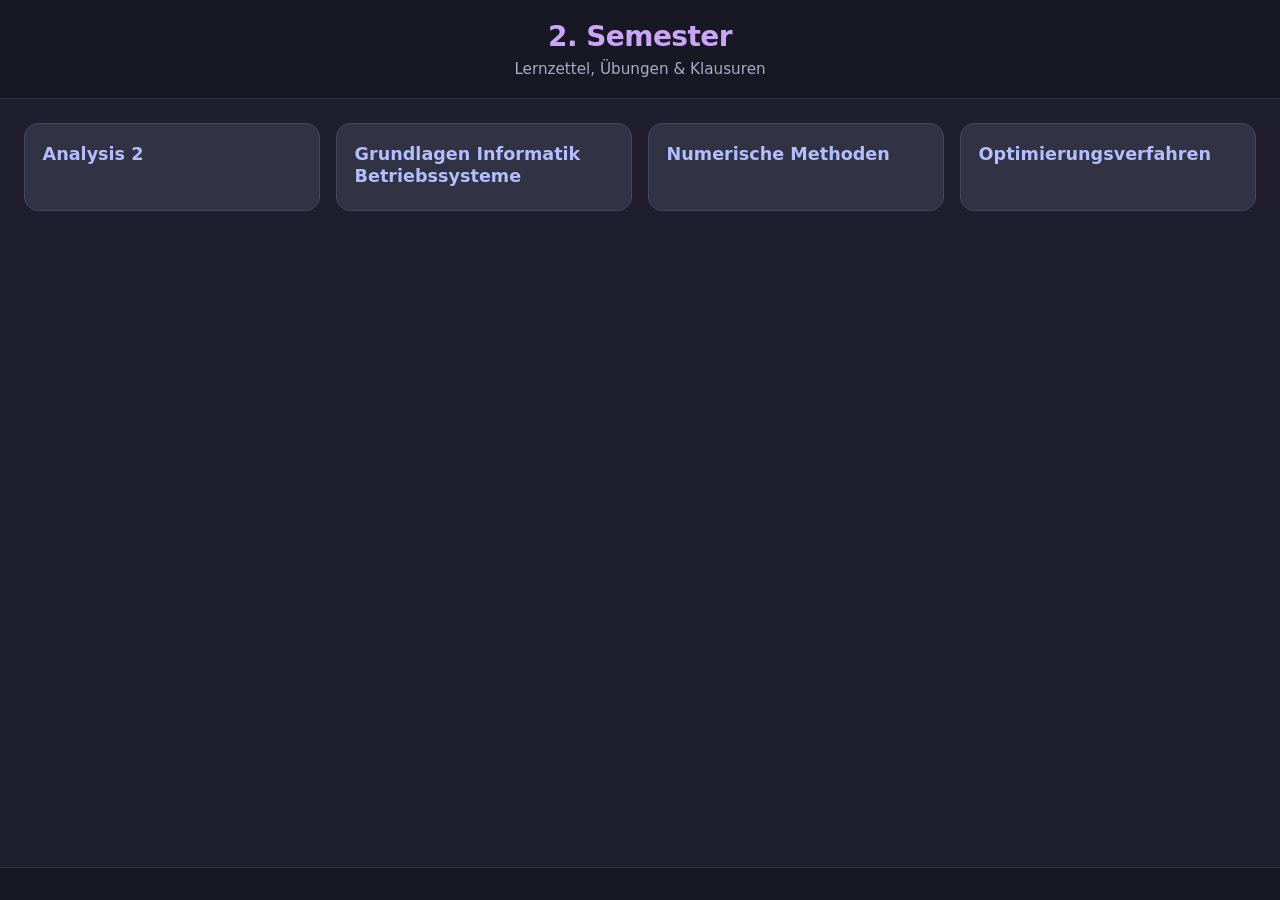
==== index.html @ b65edbad "1" ====
<!DOCTYPE html>
<html lang="de">
<head>
    <meta charset="UTF-8">
    <meta name="viewport" content="width=device-width, initial-scale=1.0">
    <title>2. Semester</title>
    <link rel="stylesheet" href="./assets/style.css?v=7">
</head>
<body>
    <header class="site-header">
        <h1>2. Semester</h1>
        <p class="subtitle">Lernzettel, Übungen & Klausuren</p>
    </header>
    <main>
        <div id="status" class="status">Lade Kurse…</div>
        <section id="courses" class="grid"></section>
    </main>
    <footer class="site-footer">
        <span id="repo-info"></span>
    </footer>
    <script src="./assets/app.js?v=7"></script>
    <script>renderIndex();</script>
</body>
</html>
---- assets/style.css ----
/* Catppuccin Mocha */
:root {
    --base: #1e1e2e;
    --mantle: #181825;
    --crust: #11111b;
    --text: #cdd6f4;
    --subtext1: #bac2de;
    --subtext0: #a6adc8;
    --overlay0: #6c7086;
    --surface0: #313244;
    --surface1: #45475a;
    --surface2: #585b70;
    --mauve: #cba6f7;
    --pink: #f5c2e7;
    --blue: #89b4fa;
    --lavender: #b4befe;
    --green: #a6e3a1;
    --yellow: #f9e2af;
    --red: #f38ba8;
    --sapphire: #74c7ec;

    --header-h: 4.5rem;
}

* { box-sizing: border-box; }

html, body {
    margin: 0;
    padding: 0;
    background: var(--base);
    color: var(--text);
    font-family: -apple-system, BlinkMacSystemFont, "Segoe UI", "Inter", system-ui, sans-serif;
    min-height: 100vh;
    min-height: 100dvh;
    -webkit-text-size-adjust: 100%;
    -webkit-tap-highlight-color: transparent;
}

body {
    display: flex;
    flex-direction: column;
}

main {
    flex: 1;
    width: 100%;
    max-width: 1400px;
    margin: 0 auto;
    padding: 1.5rem;
}

/* ---------- Header ---------- */
.site-header {
    background: var(--mantle);
    border-bottom: 1px solid var(--surface0);
    padding: 1.25rem 1.5rem;
    text-align: center;
    position: sticky;
    top: 0;
    z-index: 10;
    backdrop-filter: blur(8px);
}

.site-header h1 {
    margin: 0;
    font-size: 1.75rem;
    font-weight: 700;
    color: var(--mauve);
    letter-spacing: -0.02em;
    line-height: 1.2;
}

.subtitle {
    margin: 0.4rem 0 0;
    color: var(--subtext0);
    font-size: 0.95rem;
}

.back-link {
    position: absolute;
    left: 0.75rem;
    top: 50%;
    transform: translateY(-50%);
    color: var(--lavender);
    text-decoration: none;
    font-weight: 500;
    padding: 0.6rem 0.85rem;
    border-radius: 10px;
    transition: background 0.15s ease;
    font-size: 0.95rem;
    line-height: 1;
}
.back-link:hover, .back-link:active { background: var(--surface0); }

.site-footer {
    text-align: center;
    padding: 1rem;
    color: var(--overlay0);
    font-size: 0.8rem;
    border-top: 1px solid var(--surface0);
    background: var(--mantle);
    padding-bottom: calc(1rem + env(safe-area-inset-bottom));
}

.status {
    color: var(--subtext0);
    font-style: italic;
    padding: 1rem 0;
}
.status.error {
    color: var(--red);
    font-style: normal;
}

/* ---------- Index grid ---------- */
.grid {
    display: grid;
    grid-template-columns: repeat(auto-fill, minmax(240px, 1fr));
    gap: 1rem;
}

.card {
    background: var(--surface0);
    color: var(--text);
    text-decoration: none;
    border-radius: 14px;
    padding: 1.25rem 1.1rem;
    border: 1px solid var(--surface1);
    transition: transform 0.15s ease, border-color 0.15s ease, background 0.15s ease;
    display: flex;
    flex-direction: column;
    gap: 0.4rem;
    cursor: pointer;
    min-height: 88px;
}
.card:hover {
    transform: translateY(-3px);
    border-color: var(--mauve);
    background: var(--surface1);
}
.card:active {
    transform: scale(0.98);
    background: var(--surface1);
}
.card-title {
    font-size: 1.1rem;
    font-weight: 600;
    color: var(--lavender);
    line-height: 1.25;
}
.card-meta {
    font-size: 0.82rem;
    color: var(--subtext0);
    word-break: break-word;
}

/* ---------- Tabs ---------- */
.tabs {
    display: flex;
    flex-wrap: nowrap;
    gap: 0.5rem;
    margin-bottom: 1rem;
    border-bottom: 1px solid var(--surface0);
    padding: 0 0 0.75rem;
    overflow-x: auto;
    scrollbar-width: none;
    -webkit-overflow-scrolling: touch;
    scroll-snap-type: x proximity;
}
.tabs::-webkit-scrollbar { display: none; }

.tab {
    background: var(--surface0);
    color: var(--text);
    border: 1px solid var(--surface1);
    padding: 0.6rem 1rem;
    border-radius: 10px;
    cursor: pointer;
    font-size: 0.95rem;
    font-family: inherit;
    transition: all 0.15s ease;
    flex: 0 0 auto;
    white-space: nowrap;
    min-height: 42px;
    scroll-snap-align: start;
}
.tab:hover { background: var(--surface1); }
.tab:active { transform: scale(0.97); }
.tab.active {
    background: var(--mauve);
    color: var(--crust);
    border-color: var(--mauve);
    font-weight: 600;
}

/* ---------- Course-Layout: Sidebar + Viewer ---------- */
.course-body {
    display: grid;
    grid-template-columns: 180px minmax(0, 1fr);
    gap: 1rem;
    align-items: start;
}

.sidebar {
    display: flex;
    flex-direction: column;
    gap: 0.5rem;
    background: var(--mantle);
    border: 1px solid var(--surface0);
    border-radius: 12px;
    padding: 0.6rem;
    position: sticky;
    top: calc(var(--header-h) + 0.5rem);
    max-height: calc(100dvh - var(--header-h) - 1rem);
    overflow: hidden;
}

.sidebar-pills {
    display: flex;
    flex-direction: column;
    gap: 0.35rem;
    overflow-y: auto;
    flex: 1 1 auto;
    min-height: 0;
    padding-right: 2px;
}
.sidebar-pills::-webkit-scrollbar { width: 6px; }
.sidebar-pills::-webkit-scrollbar-thumb { background: var(--surface1); border-radius: 3px; }

.sidebar-actions {
    display: flex;
    flex-direction: column;
    gap: 0.4rem;
    padding-top: 0.5rem;
    border-top: 1px solid var(--surface0);
    flex: 0 0 auto;
}

.pill {
    background: var(--surface0);
    color: var(--text);
    border: 1px solid var(--surface1);
    padding: 0.55rem 0.75rem;
    border-radius: 8px;
    cursor: pointer;
    font-family: inherit;
    font-size: 0.95rem;
    text-align: left;
    transition: all 0.15s ease;
    min-height: 40px;
    white-space: nowrap;
    overflow: hidden;
    text-overflow: ellipsis;
    width: 100%;
}
.pill:hover { background: var(--surface1); border-color: var(--lavender); }
.pill:active { transform: scale(0.97); }
.pill.active {
    background: var(--blue);
    color: var(--crust);
    border-color: var(--blue);
    font-weight: 600;
}

.btn {
    background: var(--surface0);
    color: var(--text);
    border: 1px solid var(--surface1);
    padding: 0.65rem 1.1rem;
    border-radius: 10px;
    cursor: pointer;
    font-size: 1rem;
    font-family: inherit;
    text-decoration: none;
    display: inline-flex;
    align-items: center;
    justify-content: center;
    gap: 0.4rem;
    transition: all 0.15s ease;
    min-height: 44px;
    white-space: nowrap;
}
.btn:hover { background: var(--surface1); border-color: var(--lavender); }
.btn:active { transform: scale(0.97); }
.btn.success {
    background: var(--green);
    color: var(--crust);
    border-color: var(--green);
    font-weight: 600;
}
.btn.success:hover { background: var(--sapphire); border-color: var(--sapphire); }

/* ---------- Sidebar Toggle (FAB) + Backdrop ---------- */
.sidebar-toggle {
    display: none;
    position: fixed;
    bottom: 1.25rem;
    left: 1.25rem;
    z-index: 50;
    width: 54px;
    height: 54px;
    border-radius: 50%;
    background: var(--mauve);
    color: var(--crust);
    border: 0;
    font-size: 1.4rem;
    cursor: pointer;
    box-shadow: 0 4px 14px rgba(0,0,0,0.5);
    align-items: center;
    justify-content: center;
    transition: transform 0.15s ease, background 0.15s ease;
}
.sidebar-toggle:hover { background: var(--lavender); }
.sidebar-toggle:active { transform: scale(0.94); }

.sidebar-backdrop {
    display: none;
    position: fixed;
    inset: 0;
    background: rgba(0, 0, 0, 0.55);
    z-index: 55;
    animation: fadeIn 0.15s ease;
}
.sidebar-backdrop.open { display: block; }

@keyframes fadeIn { from { opacity: 0; } to { opacity: 1; } }

/* ---------- PDF viewer ---------- */
.viewer {
    width: 100%;
    background: var(--mantle);
    border: 1px solid var(--surface0);
    border-radius: 12px;
    overflow: hidden;
    position: relative;
    min-height: 0;
}
.viewer iframe,
.viewer embed {
    width: 100%;
    height: 80vh;
    height: 80dvh;
    border: 0;
    display: block;
}
.viewer .placeholder {
    padding: 2rem;
    text-align: center;
    color: var(--subtext0);
}

.viewer-close {
    display: none;
    position: absolute;
    top: 0.75rem;
    right: 0.75rem;
    z-index: 2;
    width: 42px;
    height: 42px;
    border-radius: 50%;
    background: var(--surface0);
    color: var(--text);
    border: 1px solid var(--surface1);
    font-size: 1.1rem;
    cursor: pointer;
    align-items: center;
    justify-content: center;
    box-shadow: 0 2px 8px rgba(0,0,0,0.4);
    transition: all 0.15s ease;
}
.viewer-close:hover {
    background: var(--red);
    color: var(--crust);
    border-color: var(--red);
}

/* Pseudo-Vollbild: viewer überlagert die Seite */
.viewer.expanded {
    position: fixed;
    inset: 0;
    width: 100vw;
    height: 100vh;
    height: 100dvh;
    z-index: 1000;
    border: 0;
    border-radius: 0;
    background: var(--crust);
}
.viewer.expanded iframe {
    width: 100% !important;
    height: 100% !important;
    min-height: 0 !important;
    max-height: none !important;
}
.viewer.expanded .viewer-close {
    display: flex;
}

body.no-scroll { overflow: hidden; }

a { color: var(--blue); }
a:hover { color: var(--lavender); }

/* ---------- Mobile (≤ 600px) ---------- */
@media (max-width: 600px) {
    main { padding: 1rem; }

    .site-header {
        padding: 0.85rem 3.5rem;
        text-align: center;
    }
    .site-header h1 { font-size: 1.2rem; }
    .subtitle { display: none; }

    .back-link {
        padding: 0.5rem 0.7rem;
        font-size: 0.9rem;
    }

    .grid {
        grid-template-columns: 1fr;
        gap: 0.75rem;
    }
    .card {
        padding: 1.1rem;
        min-height: 0;
    }
    .card-title { font-size: 1.05rem; }

    .tabs {
        margin: 0 -1rem 1rem;
        padding: 0 1rem 0.75rem;
    }

    /* Sidebar wird zum Drawer — PDF nimmt volle Breite, niemals stapeln */
    .course-body {
        display: block;
    }
    .sidebar {
        position: fixed;
        top: 0;
        left: 0;
        bottom: 0;
        width: 80vw;
        max-width: 320px;
        max-height: none;
        z-index: 60;
        border-radius: 0 14px 14px 0;
        padding: 1rem 0.75rem 0.75rem;
        transform: translateX(-105%);
        transition: transform 0.25s ease;
        box-shadow: 6px 0 24px rgba(0,0,0,0.45);
    }
    .sidebar.open { transform: translateX(0); }
    .sidebar-toggle { display: flex; }

    .pill {
        padding: 0.6rem 0.75rem;
        font-size: 0.95rem;
    }
    .sidebar-actions { flex-direction: column; }

    .viewer-close {
        width: 44px;
        height: 44px;
        top: 0.5rem;
        right: 0.5rem;
    }

    .viewer iframe,
    .viewer embed {
        height: calc(100dvh - 180px);
        min-height: 60vh;
    }

    .site-footer { font-size: 0.75rem; }
}

/* Sehr schmal (≤ 380px) */
@media (max-width: 380px) {
    .site-header h1 { font-size: 1.05rem; }
    .back-link {
        padding: 0.45rem 0.55rem;
        font-size: 0.85rem;
    }
}
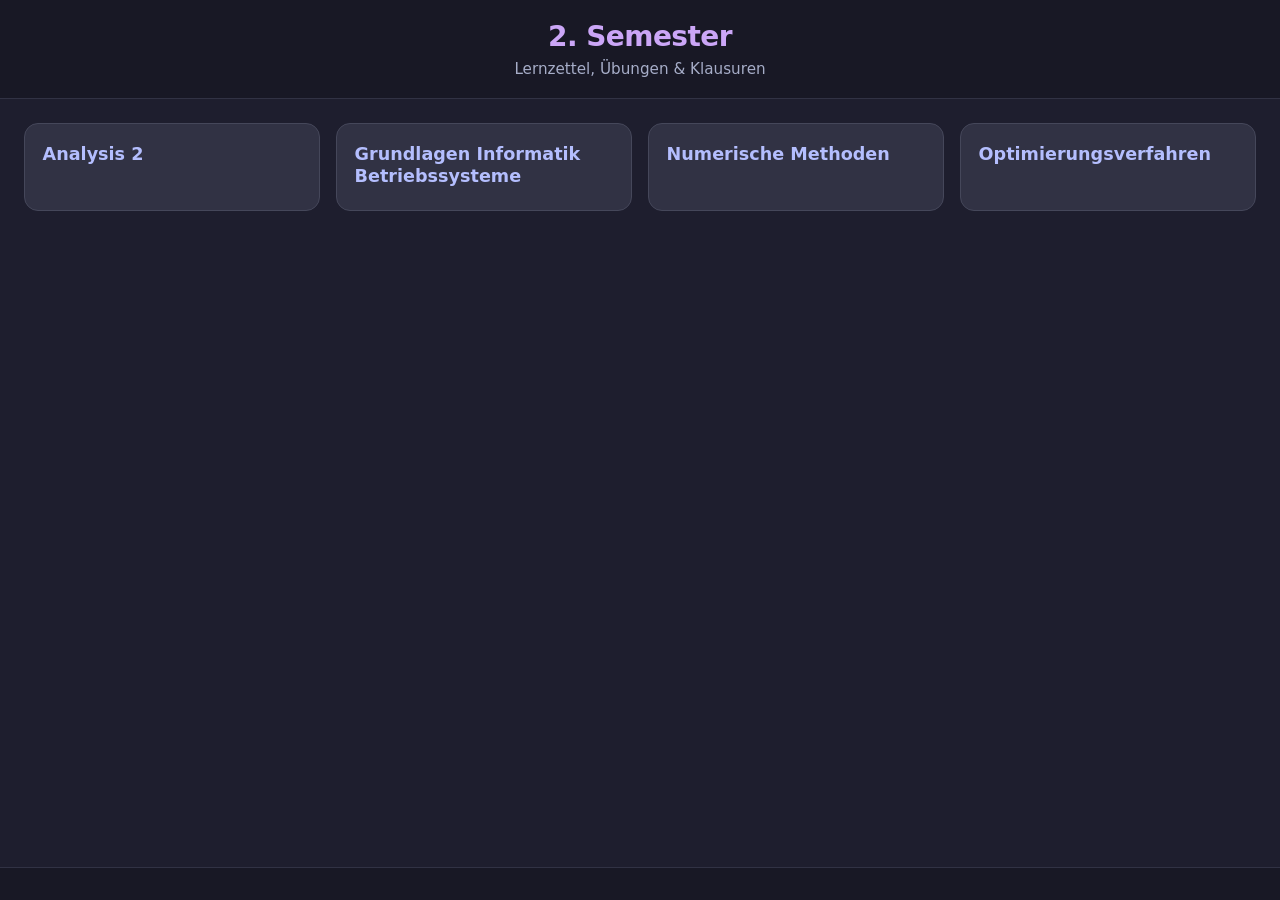
==== commit a60d3265: "new 8" ====
--- a/index.html
+++ b/index.html
@@ -4,7 +4,7 @@
     <meta charset="UTF-8">
     <meta name="viewport" content="width=device-width, initial-scale=1.0">
     <title>2. Semester</title>
-    <link rel="stylesheet" href="./assets/style.css?v=7">
+    <link rel="stylesheet" href="./assets/style.css?v=8">
 </head>
 <body>
     <header class="site-header">
@@ -18,7 +18,7 @@
     <footer class="site-footer">
         <span id="repo-info"></span>
     </footer>
-    <script src="./assets/app.js?v=7"></script>
+    <script src="./assets/app.js?v=8"></script>
     <script>renderIndex();</script>
 </body>
 </html>
--- a/assets/style.css
+++ b/assets/style.css
@@ -193,27 +193,32 @@
     font-weight: 600;
 }
 
-/* ---------- Course-Layout: Sidebar + Viewer ---------- */
+/* ---------- Course-Layout: PDF voll, Sidebar als Drawer ---------- */
 .course-body {
-    display: grid;
-    grid-template-columns: 180px minmax(0, 1fr);
-    gap: 1rem;
-    align-items: start;
+    display: block;
 }
 
 .sidebar {
+    position: fixed;
+    top: 0;
+    left: 0;
+    bottom: 0;
+    width: 280px;
+    max-width: 85vw;
+    z-index: 60;
     display: flex;
     flex-direction: column;
     gap: 0.5rem;
     background: var(--mantle);
     border: 1px solid var(--surface0);
-    border-radius: 12px;
-    padding: 0.6rem;
-    position: sticky;
-    top: calc(var(--header-h) + 0.5rem);
-    max-height: calc(100dvh - var(--header-h) - 1rem);
+    border-radius: 0 14px 14px 0;
+    padding: 1rem 0.75rem 0.75rem;
+    transform: translateX(-105%);
+    transition: transform 0.25s ease;
+    box-shadow: 6px 0 24px rgba(0,0,0,0.45);
     overflow: hidden;
 }
+.sidebar.open { transform: translateX(0); }
 
 .sidebar-pills {
     display: flex;
@@ -292,7 +297,7 @@
 
 /* ---------- Sidebar Toggle (FAB) + Backdrop ---------- */
 .sidebar-toggle {
-    display: none;
+    display: flex;
     position: fixed;
     bottom: 1.25rem;
     left: 1.25rem;
@@ -432,41 +437,21 @@
         padding: 0 1rem 0.75rem;
     }
 
-    /* Sidebar wird zum Drawer — PDF nimmt volle Breite, niemals stapeln */
-    .course-body {
-        display: block;
-    }
+    /* Sidebar bleibt Drawer (gleich wie Desktop), nur kleine Tweaks */
     .sidebar {
-        position: fixed;
-        top: 0;
-        left: 0;
-        bottom: 0;
-        width: 80vw;
+        width: 85vw;
         max-width: 320px;
-        max-height: none;
-        z-index: 60;
-        border-radius: 0 14px 14px 0;
-        padding: 1rem 0.75rem 0.75rem;
-        transform: translateX(-105%);
-        transition: transform 0.25s ease;
-        box-shadow: 6px 0 24px rgba(0,0,0,0.45);
-    }
-    .sidebar.open { transform: translateX(0); }
-    .sidebar-toggle { display: flex; }
-
+    }
     .pill {
         padding: 0.6rem 0.75rem;
         font-size: 0.95rem;
     }
-    .sidebar-actions { flex-direction: column; }
-
     .viewer-close {
         width: 44px;
         height: 44px;
         top: 0.5rem;
         right: 0.5rem;
     }
-
     .viewer iframe,
     .viewer embed {
         height: calc(100dvh - 180px);
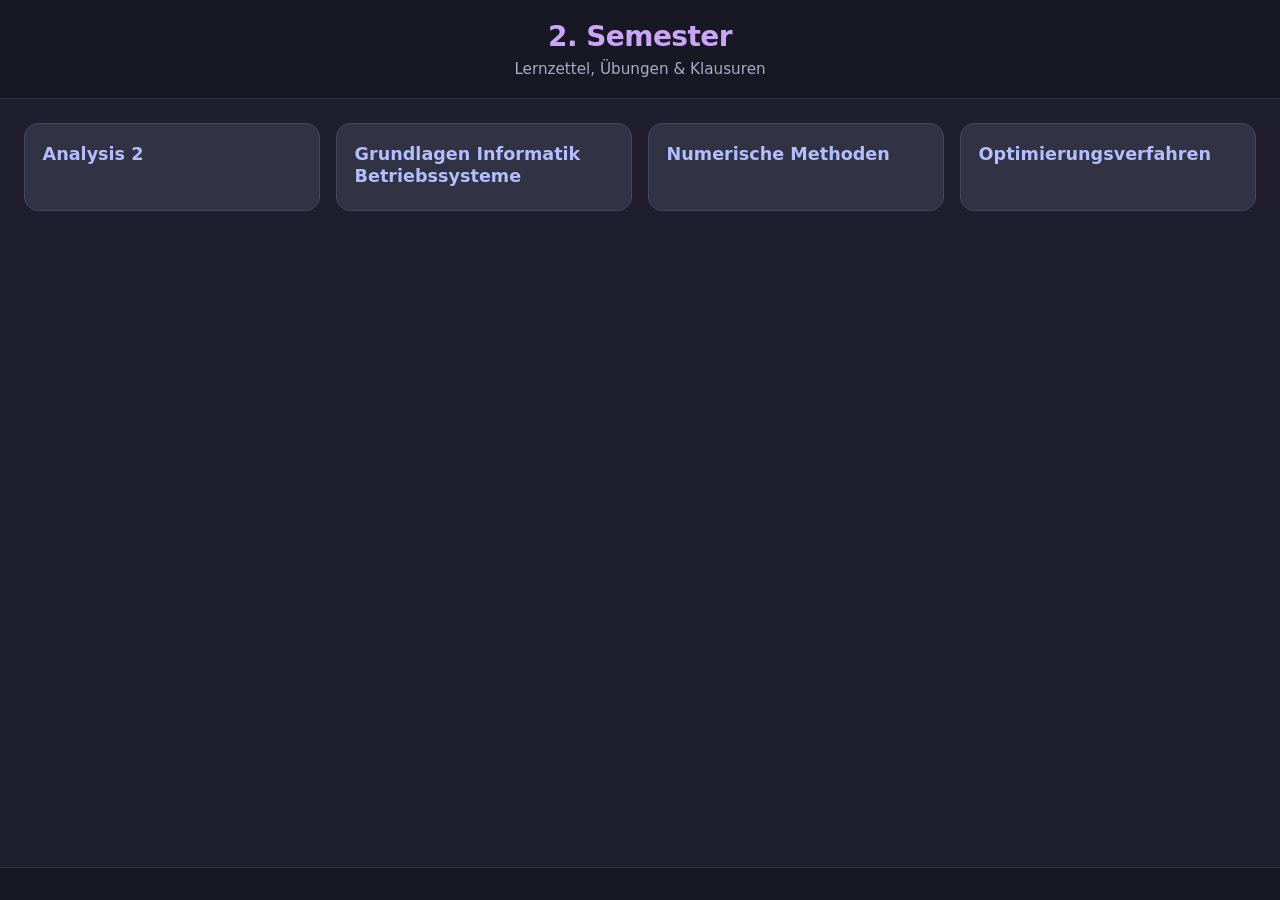
==== commit 14de2ae7: "new 9" ====
--- a/index.html
+++ b/index.html
@@ -4,7 +4,7 @@
     <meta charset="UTF-8">
     <meta name="viewport" content="width=device-width, initial-scale=1.0">
     <title>2. Semester</title>
-    <link rel="stylesheet" href="./assets/style.css?v=8">
+    <link rel="stylesheet" href="./assets/style.css?v=9">
 </head>
 <body>
     <header class="site-header">
@@ -18,7 +18,7 @@
     <footer class="site-footer">
         <span id="repo-info"></span>
     </footer>
-    <script src="./assets/app.js?v=8"></script>
+    <script src="./assets/app.js?v=9"></script>
     <script>renderIndex();</script>
 </body>
 </html>
--- a/assets/style.css
+++ b/assets/style.css
@@ -19,7 +19,7 @@
     --red: #f38ba8;
     --sapphire: #74c7ec;
 
-    --header-h: 4.5rem;
+    --topbar-h: 52px;
 }
 
 * { box-sizing: border-box; }
@@ -49,7 +49,12 @@
     padding: 1.5rem;
 }
 
-/* ---------- Header ---------- */
+a { color: var(--blue); }
+a:hover { color: var(--lavender); }
+
+/* ============================================================
+ * Index-Seite (Header + Karten)
+ * ============================================================ */
 .site-header {
     background: var(--mantle);
     border-bottom: 1px solid var(--surface0);
@@ -60,7 +65,6 @@
     z-index: 10;
     backdrop-filter: blur(8px);
 }
-
 .site-header h1 {
     margin: 0;
     font-size: 1.75rem;
@@ -69,29 +73,11 @@
     letter-spacing: -0.02em;
     line-height: 1.2;
 }
-
 .subtitle {
     margin: 0.4rem 0 0;
     color: var(--subtext0);
     font-size: 0.95rem;
 }
-
-.back-link {
-    position: absolute;
-    left: 0.75rem;
-    top: 50%;
-    transform: translateY(-50%);
-    color: var(--lavender);
-    text-decoration: none;
-    font-weight: 500;
-    padding: 0.6rem 0.85rem;
-    border-radius: 10px;
-    transition: background 0.15s ease;
-    font-size: 0.95rem;
-    line-height: 1;
-}
-.back-link:hover, .back-link:active { background: var(--surface0); }
-
 .site-footer {
     text-align: center;
     padding: 1rem;
@@ -102,23 +88,11 @@
     padding-bottom: calc(1rem + env(safe-area-inset-bottom));
 }
 
-.status {
-    color: var(--subtext0);
-    font-style: italic;
-    padding: 1rem 0;
-}
-.status.error {
-    color: var(--red);
-    font-style: normal;
-}
-
-/* ---------- Index grid ---------- */
 .grid {
     display: grid;
     grid-template-columns: repeat(auto-fill, minmax(240px, 1fr));
     gap: 1rem;
 }
-
 .card {
     background: var(--surface0);
     color: var(--text);
@@ -133,209 +107,113 @@
     cursor: pointer;
     min-height: 88px;
 }
-.card:hover {
-    transform: translateY(-3px);
-    border-color: var(--mauve);
-    background: var(--surface1);
-}
-.card:active {
-    transform: scale(0.98);
-    background: var(--surface1);
-}
+.card:hover { transform: translateY(-3px); border-color: var(--mauve); background: var(--surface1); }
+.card:active { transform: scale(0.98); background: var(--surface1); }
 .card-title {
     font-size: 1.1rem;
     font-weight: 600;
     color: var(--lavender);
     line-height: 1.25;
 }
-.card-meta {
-    font-size: 0.82rem;
+
+.status {
     color: var(--subtext0);
-    word-break: break-word;
-}
-
-/* ---------- Tabs ---------- */
-.tabs {
-    display: flex;
-    flex-wrap: nowrap;
-    gap: 0.5rem;
-    margin-bottom: 1rem;
+    font-style: italic;
+    padding: 0.75rem 1rem;
+}
+.status.error { color: var(--red); font-style: normal; }
+
+/* ============================================================
+ * Kurs-Seite: PDF füllt den Bildschirm, alles andere im Drawer
+ * ============================================================ */
+.course-page {
+    height: 100dvh;
+    overflow: hidden;
+}
+
+/* ---- Top-Bar (Hamburger | Titel | Aktionen) ---- */
+.topbar {
+    height: var(--topbar-h);
+    display: flex;
+    align-items: center;
+    gap: 0.4rem;
+    padding: 0 0.5rem;
+    background: var(--mantle);
     border-bottom: 1px solid var(--surface0);
-    padding: 0 0 0.75rem;
-    overflow-x: auto;
-    scrollbar-width: none;
-    -webkit-overflow-scrolling: touch;
-    scroll-snap-type: x proximity;
-}
-.tabs::-webkit-scrollbar { display: none; }
-
-.tab {
-    background: var(--surface0);
-    color: var(--text);
-    border: 1px solid var(--surface1);
-    padding: 0.6rem 1rem;
-    border-radius: 10px;
-    cursor: pointer;
-    font-size: 0.95rem;
-    font-family: inherit;
-    transition: all 0.15s ease;
     flex: 0 0 auto;
-    white-space: nowrap;
-    min-height: 42px;
-    scroll-snap-align: start;
-}
-.tab:hover { background: var(--surface1); }
-.tab:active { transform: scale(0.97); }
-.tab.active {
-    background: var(--mauve);
-    color: var(--crust);
-    border-color: var(--mauve);
-    font-weight: 600;
-}
-
-/* ---------- Course-Layout: PDF voll, Sidebar als Drawer ---------- */
-.course-body {
-    display: block;
-}
-
-.sidebar {
-    position: fixed;
-    top: 0;
-    left: 0;
-    bottom: 0;
-    width: 280px;
-    max-width: 85vw;
-    z-index: 60;
-    display: flex;
-    flex-direction: column;
-    gap: 0.5rem;
-    background: var(--mantle);
-    border: 1px solid var(--surface0);
-    border-radius: 0 14px 14px 0;
-    padding: 1rem 0.75rem 0.75rem;
-    transform: translateX(-105%);
-    transition: transform 0.25s ease;
-    box-shadow: 6px 0 24px rgba(0,0,0,0.45);
-    overflow: hidden;
-}
-.sidebar.open { transform: translateX(0); }
-
-.sidebar-pills {
-    display: flex;
-    flex-direction: column;
-    gap: 0.35rem;
-    overflow-y: auto;
-    flex: 1 1 auto;
-    min-height: 0;
-    padding-right: 2px;
-}
-.sidebar-pills::-webkit-scrollbar { width: 6px; }
-.sidebar-pills::-webkit-scrollbar-thumb { background: var(--surface1); border-radius: 3px; }
-
-.sidebar-actions {
-    display: flex;
-    flex-direction: column;
-    gap: 0.4rem;
-    padding-top: 0.5rem;
-    border-top: 1px solid var(--surface0);
-    flex: 0 0 auto;
-}
-
-.pill {
-    background: var(--surface0);
-    color: var(--text);
-    border: 1px solid var(--surface1);
-    padding: 0.55rem 0.75rem;
-    border-radius: 8px;
-    cursor: pointer;
-    font-family: inherit;
-    font-size: 0.95rem;
-    text-align: left;
-    transition: all 0.15s ease;
-    min-height: 40px;
-    white-space: nowrap;
-    overflow: hidden;
-    text-overflow: ellipsis;
-    width: 100%;
-}
-.pill:hover { background: var(--surface1); border-color: var(--lavender); }
-.pill:active { transform: scale(0.97); }
-.pill.active {
-    background: var(--blue);
-    color: var(--crust);
-    border-color: var(--blue);
-    font-weight: 600;
-}
-
-.btn {
-    background: var(--surface0);
-    color: var(--text);
-    border: 1px solid var(--surface1);
-    padding: 0.65rem 1.1rem;
-    border-radius: 10px;
-    cursor: pointer;
-    font-size: 1rem;
-    font-family: inherit;
-    text-decoration: none;
+}
+
+.topbar-btn {
+    width: 40px;
+    height: 40px;
     display: inline-flex;
     align-items: center;
     justify-content: center;
-    gap: 0.4rem;
-    transition: all 0.15s ease;
-    min-height: 44px;
+    border-radius: 10px;
+    background: transparent;
+    color: var(--text);
+    border: 0;
+    cursor: pointer;
+    font-size: 1.15rem;
+    text-decoration: none;
+    font-family: inherit;
+    transition: background 0.15s ease, transform 0.1s ease;
+}
+.topbar-btn:hover { background: var(--surface0); }
+.topbar-btn:active { transform: scale(0.92); }
+
+/* Hamburger-Icon (3 Striche) */
+.hamburger {
+    flex-direction: column;
+    gap: 4px;
+    padding: 10px;
+}
+.hamburger span {
+    display: block;
+    width: 22px;
+    height: 2.5px;
+    background: var(--text);
+    border-radius: 2px;
+    transition: transform 0.2s ease, opacity 0.2s ease;
+}
+
+.topbar-title {
+    flex: 1 1 auto;
+    min-width: 0;
+    font-weight: 600;
+    color: var(--lavender);
+    font-size: 1rem;
     white-space: nowrap;
-}
-.btn:hover { background: var(--surface1); border-color: var(--lavender); }
-.btn:active { transform: scale(0.97); }
-.btn.success {
-    background: var(--green);
-    color: var(--crust);
-    border-color: var(--green);
-    font-weight: 600;
-}
-.btn.success:hover { background: var(--sapphire); border-color: var(--sapphire); }
-
-/* ---------- Sidebar Toggle (FAB) + Backdrop ---------- */
-.sidebar-toggle {
-    display: flex;
-    position: fixed;
-    bottom: 1.25rem;
-    left: 1.25rem;
-    z-index: 50;
-    width: 54px;
-    height: 54px;
-    border-radius: 50%;
-    background: var(--mauve);
-    color: var(--crust);
+    overflow: hidden;
+    text-overflow: ellipsis;
+}
+.topbar-sep { color: var(--overlay0); margin: 0 0.5rem; }
+.topbar-file { color: var(--subtext0); font-weight: 400; }
+
+.topbar-actions {
+    display: flex;
+    gap: 0.15rem;
+    flex: 0 0 auto;
+}
+
+/* ---- PDF-Hauptbereich (volle Fläche unter der Topbar) ---- */
+.pdf-main {
+    flex: 1 1 auto;
+    min-height: 0;
+    display: flex;
+    flex-direction: column;
+    width: 100%;
+    max-width: none;
+    margin: 0;
+    padding: 0;
+}
+
+.viewer {
+    flex: 1 1 auto;
+    width: 100%;
+    background: var(--crust);
     border: 0;
-    font-size: 1.4rem;
-    cursor: pointer;
-    box-shadow: 0 4px 14px rgba(0,0,0,0.5);
-    align-items: center;
-    justify-content: center;
-    transition: transform 0.15s ease, background 0.15s ease;
-}
-.sidebar-toggle:hover { background: var(--lavender); }
-.sidebar-toggle:active { transform: scale(0.94); }
-
-.sidebar-backdrop {
-    display: none;
-    position: fixed;
-    inset: 0;
-    background: rgba(0, 0, 0, 0.55);
-    z-index: 55;
-    animation: fadeIn 0.15s ease;
-}
-.sidebar-backdrop.open { display: block; }
-
-@keyframes fadeIn { from { opacity: 0; } to { opacity: 1; } }
-
-/* ---------- PDF viewer ---------- */
-.viewer {
-    width: 100%;
-    background: var(--mantle);
-    border: 1px solid var(--surface0);
-    border-radius: 12px;
+    border-radius: 0;
     overflow: hidden;
     position: relative;
     min-height: 0;
@@ -343,8 +221,7 @@
 .viewer iframe,
 .viewer embed {
     width: 100%;
-    height: 80vh;
-    height: 80dvh;
+    height: 100%;
     border: 0;
     display: block;
 }
@@ -354,6 +231,7 @@
     color: var(--subtext0);
 }
 
+/* Pseudo-Vollbild */
 .viewer-close {
     display: none;
     position: absolute;
@@ -373,99 +251,165 @@
     box-shadow: 0 2px 8px rgba(0,0,0,0.4);
     transition: all 0.15s ease;
 }
-.viewer-close:hover {
-    background: var(--red);
-    color: var(--crust);
-    border-color: var(--red);
-}
-
-/* Pseudo-Vollbild: viewer überlagert die Seite */
+.viewer-close:hover { background: var(--red); color: var(--crust); border-color: var(--red); }
 .viewer.expanded {
     position: fixed;
     inset: 0;
-    width: 100vw;
-    height: 100vh;
-    height: 100dvh;
     z-index: 1000;
-    border: 0;
-    border-radius: 0;
     background: var(--crust);
 }
-.viewer.expanded iframe {
-    width: 100% !important;
-    height: 100% !important;
-    min-height: 0 !important;
-    max-height: none !important;
-}
-.viewer.expanded .viewer-close {
-    display: flex;
-}
-
+.viewer.expanded .viewer-close { display: flex; }
 body.no-scroll { overflow: hidden; }
 
-a { color: var(--blue); }
-a:hover { color: var(--lavender); }
-
-/* ---------- Mobile (≤ 600px) ---------- */
+/* ---- Sidebar (Drawer von links) ---- */
+.sidebar {
+    position: fixed;
+    top: 0;
+    left: 0;
+    bottom: 0;
+    width: 300px;
+    max-width: 85vw;
+    z-index: 60;
+    display: flex;
+    flex-direction: column;
+    gap: 0.75rem;
+    background: var(--mantle);
+    border-right: 1px solid var(--surface0);
+    padding: 0.75rem;
+    transform: translateX(-105%);
+    transition: transform 0.25s ease;
+    box-shadow: 6px 0 24px rgba(0,0,0,0.5);
+    overflow: hidden;
+}
+.sidebar.open { transform: translateX(0); }
+
+.sidebar-back {
+    display: inline-flex;
+    align-items: center;
+    color: var(--lavender);
+    text-decoration: none;
+    padding: 0.55rem 0.65rem;
+    border-radius: 8px;
+    font-size: 0.95rem;
+    font-weight: 500;
+    transition: background 0.15s ease;
+    flex: 0 0 auto;
+}
+.sidebar-back:hover { background: var(--surface0); color: var(--lavender); }
+
+.sidebar-section {
+    display: flex;
+    flex-direction: column;
+    gap: 0.35rem;
+}
+.sidebar-section-grow {
+    flex: 1 1 auto;
+    min-height: 0;
+    overflow: hidden;
+}
+
+.sidebar-label {
+    text-transform: uppercase;
+    letter-spacing: 0.1em;
+    font-size: 0.7rem;
+    color: var(--overlay0);
+    padding: 0 0.4rem;
+    margin-top: 0.25rem;
+    font-weight: 600;
+}
+
+.sidebar-tabs {
+    display: flex;
+    flex-direction: column;
+    gap: 0.2rem;
+}
+.sidebar-tabs .tab {
+    background: transparent;
+    border: 1px solid transparent;
+    text-align: left;
+    width: 100%;
+    padding: 0.55rem 0.7rem;
+    border-radius: 8px;
+    color: var(--text);
+    font-family: inherit;
+    font-size: 0.95rem;
+    cursor: pointer;
+    min-height: 38px;
+    transition: background 0.15s ease, color 0.15s ease;
+}
+.sidebar-tabs .tab:hover { background: var(--surface0); }
+.sidebar-tabs .tab.active {
+    background: var(--mauve);
+    color: var(--crust);
+    font-weight: 600;
+}
+
+.sidebar-pills {
+    display: flex;
+    flex-direction: column;
+    gap: 0.25rem;
+    overflow-y: auto;
+    flex: 1 1 auto;
+    min-height: 0;
+    padding-right: 2px;
+}
+.sidebar-pills::-webkit-scrollbar { width: 6px; }
+.sidebar-pills::-webkit-scrollbar-thumb { background: var(--surface1); border-radius: 3px; }
+
+.pill {
+    background: transparent;
+    color: var(--text);
+    border: 1px solid transparent;
+    padding: 0.5rem 0.7rem;
+    border-radius: 8px;
+    cursor: pointer;
+    font-family: inherit;
+    font-size: 0.9rem;
+    text-align: left;
+    transition: background 0.15s ease, color 0.15s ease;
+    min-height: 36px;
+    white-space: nowrap;
+    overflow: hidden;
+    text-overflow: ellipsis;
+    width: 100%;
+}
+.pill:hover { background: var(--surface0); }
+.pill.active {
+    background: var(--blue);
+    color: var(--crust);
+    font-weight: 600;
+}
+
+/* ---- Backdrop ---- */
+.sidebar-backdrop {
+    display: none;
+    position: fixed;
+    inset: 0;
+    background: rgba(0, 0, 0, 0.55);
+    z-index: 55;
+    animation: fadeIn 0.15s ease;
+}
+.sidebar-backdrop.open { display: block; }
+@keyframes fadeIn { from { opacity: 0; } to { opacity: 1; } }
+
+/* ============================================================
+ * Mobile-Tweaks
+ * ============================================================ */
 @media (max-width: 600px) {
+    /* Index */
     main { padding: 1rem; }
-
-    .site-header {
-        padding: 0.85rem 3.5rem;
-        text-align: center;
-    }
+    .site-header { padding: 0.85rem 1rem; }
     .site-header h1 { font-size: 1.2rem; }
     .subtitle { display: none; }
-
-    .back-link {
-        padding: 0.5rem 0.7rem;
-        font-size: 0.9rem;
-    }
-
-    .grid {
-        grid-template-columns: 1fr;
-        gap: 0.75rem;
-    }
-    .card {
-        padding: 1.1rem;
-        min-height: 0;
-    }
+    .grid { grid-template-columns: 1fr; gap: 0.75rem; }
+    .card { padding: 1.1rem; min-height: 0; }
     .card-title { font-size: 1.05rem; }
-
-    .tabs {
-        margin: 0 -1rem 1rem;
-        padding: 0 1rem 0.75rem;
-    }
-
-    /* Sidebar bleibt Drawer (gleich wie Desktop), nur kleine Tweaks */
-    .sidebar {
-        width: 85vw;
-        max-width: 320px;
-    }
-    .pill {
-        padding: 0.6rem 0.75rem;
-        font-size: 0.95rem;
-    }
-    .viewer-close {
-        width: 44px;
-        height: 44px;
-        top: 0.5rem;
-        right: 0.5rem;
-    }
-    .viewer iframe,
-    .viewer embed {
-        height: calc(100dvh - 180px);
-        min-height: 60vh;
-    }
-
     .site-footer { font-size: 0.75rem; }
-}
-
-/* Sehr schmal (≤ 380px) */
-@media (max-width: 380px) {
-    .site-header h1 { font-size: 1.05rem; }
-    .back-link {
-        padding: 0.45rem 0.55rem;
-        font-size: 0.85rem;
-    }
-}
+
+    /* Kurs */
+    .topbar-title { font-size: 0.92rem; }
+    .topbar-file { display: none; }
+    .topbar-sep { display: none; }
+    .sidebar { width: 88vw; }
+    .viewer-close { top: 0.5rem; right: 0.5rem; }
+}
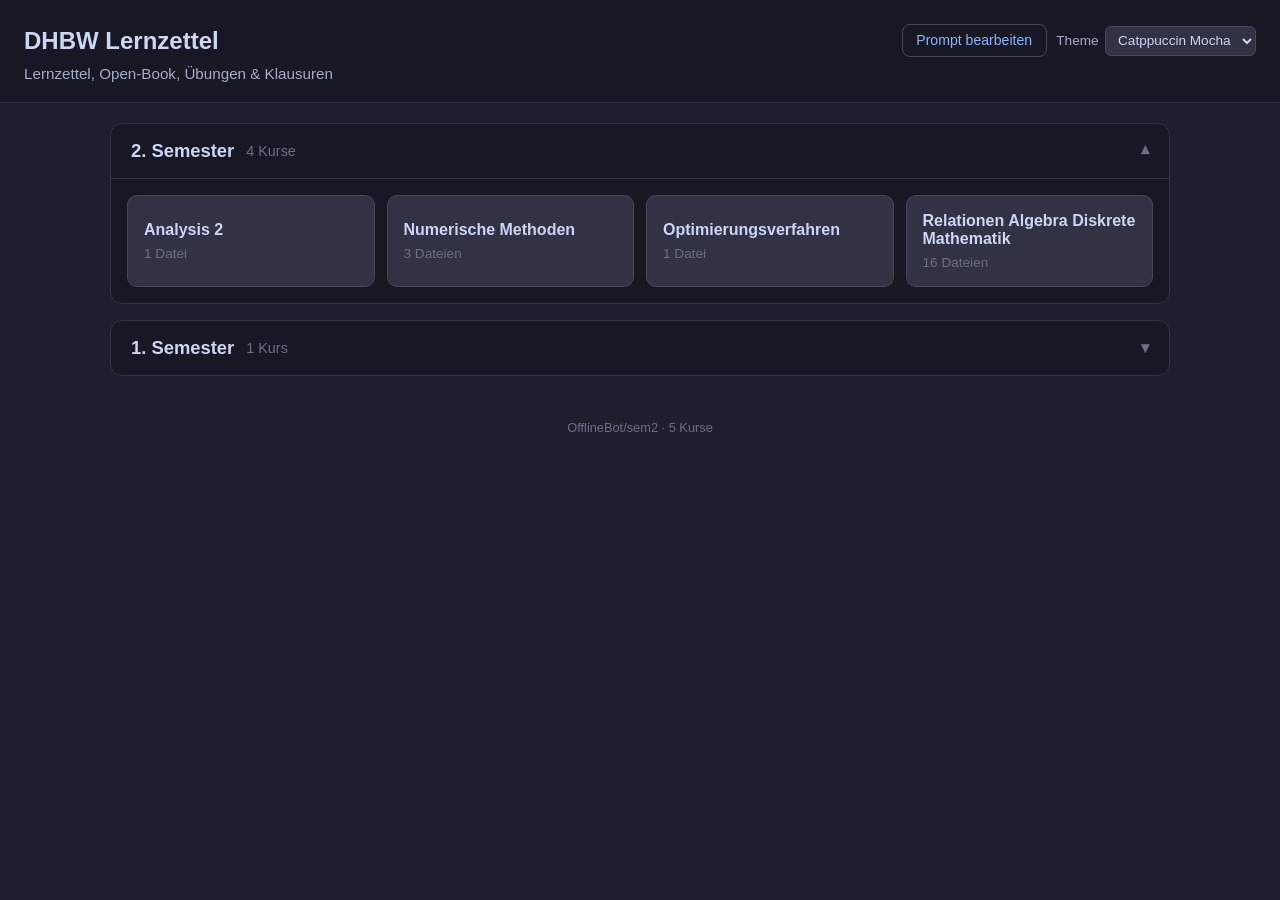
==== commit cb7b4414: "redesign UI: semester collapsibles, popup modal, prompt editor, themes - single-page app: drop cours" ====
--- a/index.html
+++ b/index.html
@@ -1,24 +1,85 @@
 <!DOCTYPE html>
-<html lang="de">
+<html lang="de" data-theme="mocha">
 <head>
     <meta charset="UTF-8">
-    <meta name="viewport" content="width=device-width, initial-scale=1.0">
-    <title>2. Semester</title>
-    <link rel="stylesheet" href="./assets/style.css?v=9">
+    <meta name="viewport" content="width=device-width, initial-scale=1.0, viewport-fit=cover">
+    <title>DHBW Lernzettel</title>
+    <link rel="stylesheet" href="./assets/style.css?v=10">
 </head>
 <body>
     <header class="site-header">
-        <h1>2. Semester</h1>
-        <p class="subtitle">Lernzettel, Übungen & Klausuren</p>
+        <div class="header-row">
+            <h1>DHBW Lernzettel</h1>
+            <div class="header-actions">
+                <button id="prompt-edit-btn" class="btn btn-ghost" type="button">Prompt bearbeiten</button>
+                <label class="theme-select" for="theme-select-input">
+                    <span>Theme</span>
+                    <select id="theme-select-input">
+                        <option value="mocha">Catppuccin Mocha</option>
+                        <option value="gruvbox">Gruvbox</option>
+                    </select>
+                </label>
+            </div>
+        </div>
+        <p class="subtitle">Lernzettel, Open-Book, Übungen & Klausuren</p>
     </header>
+
     <main>
         <div id="status" class="status">Lade Kurse…</div>
-        <section id="courses" class="grid"></section>
+        <section id="semesters" class="semesters"></section>
     </main>
-    <footer class="site-footer">
-        <span id="repo-info"></span>
-    </footer>
-    <script src="./assets/app.js?v=9"></script>
-    <script>renderIndex();</script>
+
+    <footer class="site-footer"><span id="repo-info"></span></footer>
+
+    <!-- Course modal -->
+    <div id="course-modal" class="modal" aria-hidden="true">
+        <div class="modal-backdrop" data-close="course"></div>
+        <div class="modal-card" role="dialog" aria-modal="true" aria-labelledby="course-modal-title">
+            <div class="modal-header">
+                <h2 id="course-modal-title"></h2>
+                <button class="modal-close" data-close="course" aria-label="Schließen">&times;</button>
+            </div>
+            <div class="modal-body" id="course-modal-body"></div>
+        </div>
+    </div>
+
+    <!-- Prompt editor modal -->
+    <div id="prompt-modal" class="modal" aria-hidden="true">
+        <div class="modal-backdrop" data-close="prompt"></div>
+        <div class="modal-card prompt-card" role="dialog" aria-modal="true" aria-labelledby="prompt-modal-title">
+            <div class="modal-header">
+                <h2 id="prompt-modal-title">Prompt bearbeiten</h2>
+                <button class="modal-close" data-close="prompt" aria-label="Schließen">&times;</button>
+            </div>
+            <div class="modal-body">
+                <p class="hint">
+                    Verwende
+                    <code class="ph-pdf">{PDF_URL}</code>
+                    und
+                    <code class="ph-name">{DISPLAY_NAME}</code>
+                    als Platzhalter — sie werden beim Kopieren automatisch ersetzt.
+                </p>
+                <div class="prompt-editor-wrap">
+                    <pre id="prompt-highlight" class="prompt-highlight" aria-hidden="true"></pre>
+                    <textarea id="prompt-editor" spellcheck="false" autocapitalize="off" autocomplete="off"></textarea>
+                </div>
+                <div class="prompt-buttons">
+                    <button class="btn btn-danger" id="prompt-reset" type="button">Zurücksetzen</button>
+                    <button class="btn btn-primary" id="prompt-save" type="button">Speichern</button>
+                </div>
+            </div>
+        </div>
+    </div>
+
+    <!-- PDF viewer (full-screen, browser-back closes it) -->
+    <div id="viewer" class="viewer" aria-hidden="true">
+        <div class="viewer-header">
+            <span id="viewer-title" class="viewer-title"></span>
+            <button id="viewer-close" class="viewer-close" type="button" aria-label="Schließen">&times;</button>
+        </div>
+        <iframe id="viewer-frame" title="PDF-Vorschau"></iframe>
+    </div>
+
+    <script src="./assets/app.js?v=10"></script>
 </body>
 </html>
--- a/assets/style.css
+++ b/assets/style.css
@@ -1,26 +1,57 @@
-/* Catppuccin Mocha */
-:root {
-    --base: #1e1e2e;
-    --mantle: #181825;
-    --crust: #11111b;
-    --text: #cdd6f4;
-    --subtext1: #bac2de;
-    --subtext0: #a6adc8;
-    --overlay0: #6c7086;
-    --surface0: #313244;
-    --surface1: #45475a;
-    --surface2: #585b70;
-    --mauve: #cba6f7;
-    --pink: #f5c2e7;
-    --blue: #89b4fa;
-    --lavender: #b4befe;
-    --green: #a6e3a1;
-    --yellow: #f9e2af;
-    --red: #f38ba8;
-    --sapphire: #74c7ec;
-
-    --topbar-h: 52px;
-}
+/* ============================================================
+ * Themes — Catppuccin Mocha (default) + Gruvbox Dark
+ * ============================================================ */
+
+:root,
+[data-theme="mocha"] {
+    --base:      #1e1e2e;
+    --mantle:    #181825;
+    --crust:     #11111b;
+    --surface0:  #313244;
+    --surface1:  #45475a;
+    --surface2:  #585b70;
+    --text:      #cdd6f4;
+    --subtext:   #a6adc8;
+    --muted:     #6c7086;
+    --accent:    #cba6f7; /* mauve */
+    --accent2:   #89b4fa; /* blue */
+    --green:     #a6e3a1;
+    --yellow:    #f9e2af;
+    --red:       #f38ba8;
+    --pink:      #f5c2e7;
+
+    --ph-pdf-bg:   color-mix(in srgb, var(--accent2) 20%, transparent);
+    --ph-pdf-fg:   var(--accent2);
+    --ph-name-bg:  color-mix(in srgb, var(--green) 20%, transparent);
+    --ph-name-fg:  var(--green);
+}
+
+[data-theme="gruvbox"] {
+    --base:      #282828;
+    --mantle:    #1d2021;
+    --crust:     #161616;
+    --surface0:  #3c3836;
+    --surface1:  #504945;
+    --surface2:  #665c54;
+    --text:      #ebdbb2;
+    --subtext:   #d5c4a1;
+    --muted:     #928374;
+    --accent:    #d3869b; /* purple */
+    --accent2:   #83a598; /* aqua */
+    --green:     #b8bb26;
+    --yellow:    #fabd2f;
+    --red:       #fb4934;
+    --pink:      #d3869b;
+
+    --ph-pdf-bg:   color-mix(in srgb, var(--accent2) 25%, transparent);
+    --ph-pdf-fg:   var(--accent2);
+    --ph-name-bg:  color-mix(in srgb, var(--green) 25%, transparent);
+    --ph-name-fg:  var(--green);
+}
+
+/* ============================================================
+ * Base
+ * ============================================================ */
 
 * { box-sizing: border-box; }
 
@@ -29,387 +60,524 @@
     padding: 0;
     background: var(--base);
     color: var(--text);
-    font-family: -apple-system, BlinkMacSystemFont, "Segoe UI", "Inter", system-ui, sans-serif;
+    font-family: -apple-system, BlinkMacSystemFont, "Segoe UI", Roboto,
+        "Helvetica Neue", Arial, sans-serif;
+    -webkit-text-size-adjust: 100%;
     min-height: 100vh;
-    min-height: 100dvh;
-    -webkit-text-size-adjust: 100%;
-    -webkit-tap-highlight-color: transparent;
-}
-
-body {
-    display: flex;
-    flex-direction: column;
-}
-
-main {
-    flex: 1;
-    width: 100%;
-    max-width: 1400px;
-    margin: 0 auto;
-    padding: 1.5rem;
-}
-
-a { color: var(--blue); }
-a:hover { color: var(--lavender); }
-
-/* ============================================================
- * Index-Seite (Header + Karten)
- * ============================================================ */
+}
+
+body.no-scroll { overflow: hidden; }
+
+a { color: var(--accent2); }
+
+code {
+    font-family: ui-monospace, SFMono-Regular, Menlo, Consolas, monospace;
+    font-size: 0.9em;
+    background: var(--surface0);
+    color: var(--text);
+    padding: 0.1em 0.4em;
+    border-radius: 4px;
+}
+
+/* ============================================================
+ * Header
+ * ============================================================ */
+
 .site-header {
     background: var(--mantle);
     border-bottom: 1px solid var(--surface0);
-    padding: 1.25rem 1.5rem;
-    text-align: center;
-    position: sticky;
-    top: 0;
-    z-index: 10;
-    backdrop-filter: blur(8px);
-}
+    padding: 1.5rem 1.5rem 1.25rem;
+    padding-left: max(1.5rem, env(safe-area-inset-left));
+    padding-right: max(1.5rem, env(safe-area-inset-right));
+}
+
+.header-row {
+    display: flex;
+    align-items: center;
+    justify-content: space-between;
+    gap: 1rem;
+    flex-wrap: wrap;
+}
+
 .site-header h1 {
     margin: 0;
-    font-size: 1.75rem;
+    font-size: 1.5rem;
     font-weight: 700;
-    color: var(--mauve);
-    letter-spacing: -0.02em;
+    color: var(--text);
+}
+
+.subtitle {
+    margin: 0.5rem 0 0;
+    color: var(--subtext);
+    font-size: 0.95rem;
+}
+
+.header-actions {
+    display: flex;
+    align-items: center;
+    gap: 0.6rem;
+    flex-wrap: wrap;
+}
+
+.theme-select {
+    display: inline-flex;
+    align-items: center;
+    gap: 0.4rem;
+    color: var(--subtext);
+    font-size: 0.85rem;
+}
+
+.theme-select select {
+    background: var(--surface0);
+    color: var(--text);
+    border: 1px solid var(--surface1);
+    border-radius: 6px;
+    padding: 0.35rem 0.5rem;
+    font: inherit;
+    cursor: pointer;
+}
+
+.theme-select select:focus { outline: 2px solid var(--accent); outline-offset: 1px; }
+
+/* ============================================================
+ * Main
+ * ============================================================ */
+
+main {
+    max-width: 1100px;
+    margin: 0 auto;
+    padding: 1.25rem;
+    padding-left: max(1.25rem, env(safe-area-inset-left));
+    padding-right: max(1.25rem, env(safe-area-inset-right));
+}
+
+.status {
+    color: var(--subtext);
+    text-align: center;
+    padding: 2rem;
+    font-style: italic;
+}
+.status.error { color: var(--red); font-style: normal; }
+
+/* ============================================================
+ * Semester collapsibles
+ * ============================================================ */
+
+.semesters {
+    display: flex;
+    flex-direction: column;
+    gap: 1rem;
+}
+
+details.semester {
+    background: var(--mantle);
+    border: 1px solid var(--surface0);
+    border-radius: 12px;
+    overflow: hidden;
+}
+
+.semester-summary {
+    display: flex;
+    align-items: center;
+    gap: 0.75rem;
+    padding: 1rem 1.25rem;
+    cursor: pointer;
+    list-style: none;
+    user-select: none;
+    font-weight: 600;
+    color: var(--text);
+}
+
+.semester-summary::-webkit-details-marker { display: none; }
+.semester-summary::marker { content: ""; }
+
+.semester-title { font-size: 1.15rem; flex: 0 0 auto; }
+.semester-count { color: var(--muted); font-weight: 400; font-size: 0.9rem; }
+
+.chevron {
+    margin-left: auto;
+    color: var(--muted);
+    transition: transform 0.2s;
+    font-size: 1rem;
+}
+
+details.semester[open] .chevron { transform: rotate(180deg); }
+
+details.semester[open] .semester-summary {
+    border-bottom: 1px solid var(--surface0);
+}
+
+.course-grid {
+    display: grid;
+    grid-template-columns: repeat(auto-fill, minmax(220px, 1fr));
+    gap: 0.75rem;
+    padding: 1rem;
+}
+
+.course-card {
+    appearance: none;
+    border: 1px solid var(--surface1);
+    background: var(--surface0);
+    color: var(--text);
+    border-radius: 10px;
+    padding: 1rem;
+    text-align: left;
+    cursor: pointer;
+    font: inherit;
+    transition: border-color 0.15s, transform 0.1s, background 0.15s;
+}
+
+.course-card:hover {
+    border-color: var(--accent);
+    background: color-mix(in srgb, var(--surface0) 70%, var(--accent) 8%);
+}
+
+.course-card:active { transform: translateY(1px); }
+
+.course-card h3 {
+    margin: 0;
+    font-size: 1rem;
+    font-weight: 600;
+    color: var(--text);
+}
+
+.course-card .file-count {
+    margin: 0.4rem 0 0;
+    color: var(--muted);
+    font-size: 0.85rem;
+}
+
+/* ============================================================
+ * Buttons
+ * ============================================================ */
+
+.btn {
+    appearance: none;
+    border: 1px solid transparent;
+    border-radius: 8px;
+    padding: 0.45rem 0.85rem;
+    font: inherit;
+    font-size: 0.88rem;
+    font-weight: 500;
+    cursor: pointer;
+    text-decoration: none;
+    display: inline-flex;
+    align-items: center;
+    justify-content: center;
+    gap: 0.3rem;
     line-height: 1.2;
-}
-.subtitle {
-    margin: 0.4rem 0 0;
-    color: var(--subtext0);
-    font-size: 0.95rem;
-}
-.site-footer {
-    text-align: center;
-    padding: 1rem;
-    color: var(--overlay0);
-    font-size: 0.8rem;
-    border-top: 1px solid var(--surface0);
+    transition: background 0.15s, color 0.15s, border-color 0.15s;
+    white-space: nowrap;
+}
+
+.btn-primary {
+    background: var(--accent);
+    color: var(--crust);
+}
+.btn-primary:hover { background: color-mix(in srgb, var(--accent) 85%, white 15%); }
+
+.btn-secondary {
+    background: var(--surface1);
+    color: var(--text);
+}
+.btn-secondary:hover { background: var(--surface2); }
+
+.btn-ghost {
+    background: transparent;
+    color: var(--accent2);
+    border-color: var(--surface1);
+}
+.btn-ghost:hover { background: color-mix(in srgb, var(--accent2) 15%, transparent); }
+
+.btn-danger {
+    background: transparent;
+    color: var(--red);
+    border-color: color-mix(in srgb, var(--red) 50%, transparent);
+}
+.btn-danger:hover { background: color-mix(in srgb, var(--red) 15%, transparent); }
+
+.btn.copied {
+    background: var(--green);
+    color: var(--crust);
+    border-color: transparent;
+}
+
+/* ============================================================
+ * Modal
+ * ============================================================ */
+
+.modal {
+    position: fixed;
+    inset: 0;
+    display: none;
+    z-index: 100;
+}
+
+.modal.active { display: block; }
+
+.modal-backdrop {
+    position: absolute;
+    inset: 0;
+    background: rgba(0, 0, 0, 0.6);
+    backdrop-filter: blur(2px);
+}
+
+.modal-card {
+    position: relative;
+    margin: 4vh auto;
+    max-width: 720px;
+    width: calc(100% - 2rem);
+    max-height: 92vh;
     background: var(--mantle);
-    padding-bottom: calc(1rem + env(safe-area-inset-bottom));
-}
-
-.grid {
-    display: grid;
-    grid-template-columns: repeat(auto-fill, minmax(240px, 1fr));
+    border: 1px solid var(--surface0);
+    border-radius: 12px;
+    overflow: hidden;
+    display: flex;
+    flex-direction: column;
+    box-shadow: 0 20px 60px rgba(0, 0, 0, 0.4);
+}
+
+.modal-header {
+    padding: 1rem 1.25rem;
+    border-bottom: 1px solid var(--surface0);
+    display: flex;
+    align-items: center;
+    justify-content: space-between;
     gap: 1rem;
-}
-.card {
-    background: var(--surface0);
-    color: var(--text);
-    text-decoration: none;
-    border-radius: 14px;
-    padding: 1.25rem 1.1rem;
-    border: 1px solid var(--surface1);
-    transition: transform 0.15s ease, border-color 0.15s ease, background 0.15s ease;
+    flex-shrink: 0;
+}
+
+.modal-header h2 {
+    margin: 0;
+    font-size: 1.1rem;
+    font-weight: 600;
+    color: var(--text);
+}
+
+.modal-close {
+    appearance: none;
+    background: none;
+    border: none;
+    color: var(--muted);
+    font-size: 1.6rem;
+    line-height: 1;
+    cursor: pointer;
+    padding: 0 0.25rem;
+}
+.modal-close:hover { color: var(--text); }
+
+.modal-body {
+    padding: 1.25rem;
+    overflow-y: auto;
+    -webkit-overflow-scrolling: touch;
+}
+
+.hint {
+    color: var(--subtext);
+    font-size: 0.9rem;
+    margin: 0 0 0.9rem;
+    line-height: 1.5;
+}
+
+.hint code { padding: 0.15em 0.45em; }
+
+.cat-section + .cat-section { margin-top: 1.25rem; }
+
+.cat-section h4 {
+    margin: 0 0 0.5rem;
+    font-size: 0.85rem;
+    text-transform: uppercase;
+    letter-spacing: 0.05em;
+    color: var(--muted);
+    font-weight: 600;
+}
+
+.file-list {
+    list-style: none;
+    margin: 0;
+    padding: 0;
     display: flex;
     flex-direction: column;
     gap: 0.4rem;
-    cursor: pointer;
-    min-height: 88px;
-}
-.card:hover { transform: translateY(-3px); border-color: var(--mauve); background: var(--surface1); }
-.card:active { transform: scale(0.98); background: var(--surface1); }
-.card-title {
-    font-size: 1.1rem;
+}
+
+.file-row {
+    display: flex;
+    align-items: center;
+    justify-content: space-between;
+    gap: 0.75rem;
+    background: var(--surface0);
+    border: 1px solid var(--surface1);
+    border-radius: 8px;
+    padding: 0.6rem 0.75rem;
+    flex-wrap: wrap;
+}
+
+.file-name {
+    font-weight: 500;
+    color: var(--text);
+    word-break: break-word;
+    flex: 1 1 12rem;
+    min-width: 0;
+}
+
+.file-actions {
+    display: flex;
+    gap: 0.4rem;
+    flex-wrap: wrap;
+}
+
+/* ============================================================
+ * Prompt editor
+ * ============================================================ */
+
+.prompt-editor-wrap {
+    position: relative;
+    border: 1px solid var(--surface1);
+    border-radius: 8px;
+    background: var(--base);
+    overflow: hidden;
+    min-height: 280px;
+}
+
+.prompt-highlight,
+#prompt-editor {
+    margin: 0;
+    padding: 0.85rem 1rem;
+    font-family: ui-monospace, SFMono-Regular, Menlo, Consolas, monospace;
+    font-size: 0.9rem;
+    line-height: 1.5;
+    white-space: pre-wrap;
+    word-wrap: break-word;
+    overflow-wrap: break-word;
+    tab-size: 4;
+    border: 0;
+}
+
+.prompt-highlight {
+    position: absolute;
+    inset: 0;
+    color: var(--text);
+    pointer-events: none;
+    overflow: auto;
+    background: transparent;
+}
+
+#prompt-editor {
+    position: relative;
+    width: 100%;
+    min-height: 280px;
+    background: transparent;
+    color: transparent;
+    caret-color: var(--text);
+    resize: vertical;
+    outline: none;
+    z-index: 1;
+}
+
+#prompt-editor::selection {
+    background: color-mix(in srgb, var(--accent) 50%, transparent);
+    color: transparent;
+}
+
+.ph {
+    border-radius: 4px;
+    padding: 0.05em 0.25em;
     font-weight: 600;
-    color: var(--lavender);
-    line-height: 1.25;
-}
-
-.status {
-    color: var(--subtext0);
-    font-style: italic;
-    padding: 0.75rem 1rem;
-}
-.status.error { color: var(--red); font-style: normal; }
-
-/* ============================================================
- * Kurs-Seite: PDF füllt den Bildschirm, alles andere im Drawer
- * ============================================================ */
-.course-page {
-    height: 100dvh;
-    overflow: hidden;
-}
-
-/* ---- Top-Bar (Hamburger | Titel | Aktionen) ---- */
-.topbar {
-    height: var(--topbar-h);
-    display: flex;
-    align-items: center;
-    gap: 0.4rem;
-    padding: 0 0.5rem;
+}
+.ph-pdf  { background: var(--ph-pdf-bg);  color: var(--ph-pdf-fg);  }
+.ph-name { background: var(--ph-name-bg); color: var(--ph-name-fg); }
+
+code.ph-pdf  { background: var(--ph-pdf-bg);  color: var(--ph-pdf-fg);  }
+code.ph-name { background: var(--ph-name-bg); color: var(--ph-name-fg); }
+
+.prompt-buttons {
+    margin-top: 1rem;
+    display: flex;
+    gap: 0.5rem;
+    justify-content: flex-end;
+    flex-wrap: wrap;
+}
+
+/* ============================================================
+ * Viewer (full-screen)
+ * ============================================================ */
+
+.viewer {
+    position: fixed;
+    inset: 0;
+    background: var(--crust);
+    display: none;
+    flex-direction: column;
+    z-index: 200;
+}
+
+.viewer.active { display: flex; }
+
+.viewer-header {
+    flex: 0 0 auto;
     background: var(--mantle);
     border-bottom: 1px solid var(--surface0);
-    flex: 0 0 auto;
-}
-
-.topbar-btn {
-    width: 40px;
-    height: 40px;
-    display: inline-flex;
-    align-items: center;
-    justify-content: center;
-    border-radius: 10px;
-    background: transparent;
-    color: var(--text);
-    border: 0;
-    cursor: pointer;
-    font-size: 1.15rem;
-    text-decoration: none;
-    font-family: inherit;
-    transition: background 0.15s ease, transform 0.1s ease;
-}
-.topbar-btn:hover { background: var(--surface0); }
-.topbar-btn:active { transform: scale(0.92); }
-
-/* Hamburger-Icon (3 Striche) */
-.hamburger {
-    flex-direction: column;
-    gap: 4px;
-    padding: 10px;
-}
-.hamburger span {
-    display: block;
-    width: 22px;
-    height: 2.5px;
-    background: var(--text);
-    border-radius: 2px;
-    transition: transform 0.2s ease, opacity 0.2s ease;
-}
-
-.topbar-title {
-    flex: 1 1 auto;
-    min-width: 0;
-    font-weight: 600;
-    color: var(--lavender);
-    font-size: 1rem;
+    padding: 0.75rem 1rem;
+    padding-left: max(1rem, env(safe-area-inset-left));
+    padding-right: max(1rem, env(safe-area-inset-right));
+    display: flex;
+    align-items: center;
+    justify-content: space-between;
+    gap: 0.75rem;
+}
+
+.viewer-title {
+    color: var(--subtext);
+    font-size: 0.95rem;
+    font-weight: 500;
     white-space: nowrap;
     overflow: hidden;
     text-overflow: ellipsis;
 }
-.topbar-sep { color: var(--overlay0); margin: 0 0.5rem; }
-.topbar-file { color: var(--subtext0); font-weight: 400; }
-
-.topbar-actions {
-    display: flex;
-    gap: 0.15rem;
-    flex: 0 0 auto;
-}
-
-/* ---- PDF-Hauptbereich (volle Fläche unter der Topbar) ---- */
-.pdf-main {
+
+.viewer-close {
+    appearance: none;
+    background: var(--surface0);
+    color: var(--text);
+    border: 1px solid var(--surface1);
+    border-radius: 8px;
+    width: 36px;
+    height: 36px;
+    font-size: 1.4rem;
+    line-height: 1;
+    cursor: pointer;
+    flex-shrink: 0;
+}
+.viewer-close:hover { background: var(--surface1); }
+
+#viewer-frame {
     flex: 1 1 auto;
-    min-height: 0;
-    display: flex;
-    flex-direction: column;
-    width: 100%;
-    max-width: none;
-    margin: 0;
-    padding: 0;
-}
-
-.viewer {
-    flex: 1 1 auto;
+    border: 0;
     width: 100%;
     background: var(--crust);
-    border: 0;
-    border-radius: 0;
-    overflow: hidden;
-    position: relative;
-    min-height: 0;
-}
-.viewer iframe,
-.viewer embed {
-    width: 100%;
-    height: 100%;
-    border: 0;
-    display: block;
-}
-.viewer .placeholder {
-    padding: 2rem;
+}
+
+/* ============================================================
+ * Footer
+ * ============================================================ */
+
+.site-footer {
     text-align: center;
-    color: var(--subtext0);
-}
-
-/* Pseudo-Vollbild */
-.viewer-close {
-    display: none;
-    position: absolute;
-    top: 0.75rem;
-    right: 0.75rem;
-    z-index: 2;
-    width: 42px;
-    height: 42px;
-    border-radius: 50%;
-    background: var(--surface0);
-    color: var(--text);
-    border: 1px solid var(--surface1);
-    font-size: 1.1rem;
-    cursor: pointer;
-    align-items: center;
-    justify-content: center;
-    box-shadow: 0 2px 8px rgba(0,0,0,0.4);
-    transition: all 0.15s ease;
-}
-.viewer-close:hover { background: var(--red); color: var(--crust); border-color: var(--red); }
-.viewer.expanded {
-    position: fixed;
-    inset: 0;
-    z-index: 1000;
-    background: var(--crust);
-}
-.viewer.expanded .viewer-close { display: flex; }
-body.no-scroll { overflow: hidden; }
-
-/* ---- Sidebar (Drawer von links) ---- */
-.sidebar {
-    position: fixed;
-    top: 0;
-    left: 0;
-    bottom: 0;
-    width: 300px;
-    max-width: 85vw;
-    z-index: 60;
-    display: flex;
-    flex-direction: column;
-    gap: 0.75rem;
-    background: var(--mantle);
-    border-right: 1px solid var(--surface0);
-    padding: 0.75rem;
-    transform: translateX(-105%);
-    transition: transform 0.25s ease;
-    box-shadow: 6px 0 24px rgba(0,0,0,0.5);
-    overflow: hidden;
-}
-.sidebar.open { transform: translateX(0); }
-
-.sidebar-back {
-    display: inline-flex;
-    align-items: center;
-    color: var(--lavender);
-    text-decoration: none;
-    padding: 0.55rem 0.65rem;
-    border-radius: 8px;
-    font-size: 0.95rem;
-    font-weight: 500;
-    transition: background 0.15s ease;
-    flex: 0 0 auto;
-}
-.sidebar-back:hover { background: var(--surface0); color: var(--lavender); }
-
-.sidebar-section {
-    display: flex;
-    flex-direction: column;
-    gap: 0.35rem;
-}
-.sidebar-section-grow {
-    flex: 1 1 auto;
-    min-height: 0;
-    overflow: hidden;
-}
-
-.sidebar-label {
-    text-transform: uppercase;
-    letter-spacing: 0.1em;
-    font-size: 0.7rem;
-    color: var(--overlay0);
-    padding: 0 0.4rem;
-    margin-top: 0.25rem;
-    font-weight: 600;
-}
-
-.sidebar-tabs {
-    display: flex;
-    flex-direction: column;
-    gap: 0.2rem;
-}
-.sidebar-tabs .tab {
-    background: transparent;
-    border: 1px solid transparent;
-    text-align: left;
-    width: 100%;
-    padding: 0.55rem 0.7rem;
-    border-radius: 8px;
-    color: var(--text);
-    font-family: inherit;
-    font-size: 0.95rem;
-    cursor: pointer;
-    min-height: 38px;
-    transition: background 0.15s ease, color 0.15s ease;
-}
-.sidebar-tabs .tab:hover { background: var(--surface0); }
-.sidebar-tabs .tab.active {
-    background: var(--mauve);
-    color: var(--crust);
-    font-weight: 600;
-}
-
-.sidebar-pills {
-    display: flex;
-    flex-direction: column;
-    gap: 0.25rem;
-    overflow-y: auto;
-    flex: 1 1 auto;
-    min-height: 0;
-    padding-right: 2px;
-}
-.sidebar-pills::-webkit-scrollbar { width: 6px; }
-.sidebar-pills::-webkit-scrollbar-thumb { background: var(--surface1); border-radius: 3px; }
-
-.pill {
-    background: transparent;
-    color: var(--text);
-    border: 1px solid transparent;
-    padding: 0.5rem 0.7rem;
-    border-radius: 8px;
-    cursor: pointer;
-    font-family: inherit;
-    font-size: 0.9rem;
-    text-align: left;
-    transition: background 0.15s ease, color 0.15s ease;
-    min-height: 36px;
-    white-space: nowrap;
-    overflow: hidden;
-    text-overflow: ellipsis;
-    width: 100%;
-}
-.pill:hover { background: var(--surface0); }
-.pill.active {
-    background: var(--blue);
-    color: var(--crust);
-    font-weight: 600;
-}
-
-/* ---- Backdrop ---- */
-.sidebar-backdrop {
-    display: none;
-    position: fixed;
-    inset: 0;
-    background: rgba(0, 0, 0, 0.55);
-    z-index: 55;
-    animation: fadeIn 0.15s ease;
-}
-.sidebar-backdrop.open { display: block; }
-@keyframes fadeIn { from { opacity: 0; } to { opacity: 1; } }
-
-/* ============================================================
- * Mobile-Tweaks
- * ============================================================ */
+    color: var(--muted);
+    font-size: 0.8rem;
+    padding: 1.5rem 1rem 2rem;
+}
+
+/* ============================================================
+ * Mobile
+ * ============================================================ */
+
 @media (max-width: 600px) {
-    /* Index */
-    main { padding: 1rem; }
-    .site-header { padding: 0.85rem 1rem; }
-    .site-header h1 { font-size: 1.2rem; }
-    .subtitle { display: none; }
-    .grid { grid-template-columns: 1fr; gap: 0.75rem; }
-    .card { padding: 1.1rem; min-height: 0; }
-    .card-title { font-size: 1.05rem; }
-    .site-footer { font-size: 0.75rem; }
-
-    /* Kurs */
-    .topbar-title { font-size: 0.92rem; }
-    .topbar-file { display: none; }
-    .topbar-sep { display: none; }
-    .sidebar { width: 88vw; }
-    .viewer-close { top: 0.5rem; right: 0.5rem; }
-}
+    .site-header h1 { font-size: 1.25rem; }
+    .header-actions { width: 100%; justify-content: space-between; }
+    .course-grid { grid-template-columns: 1fr; }
+    .file-row { flex-direction: column; align-items: stretch; }
+    .file-actions { justify-content: flex-end; }
+    .modal-card { margin: 2vh auto; max-height: 96vh; width: calc(100% - 1rem); }
+}
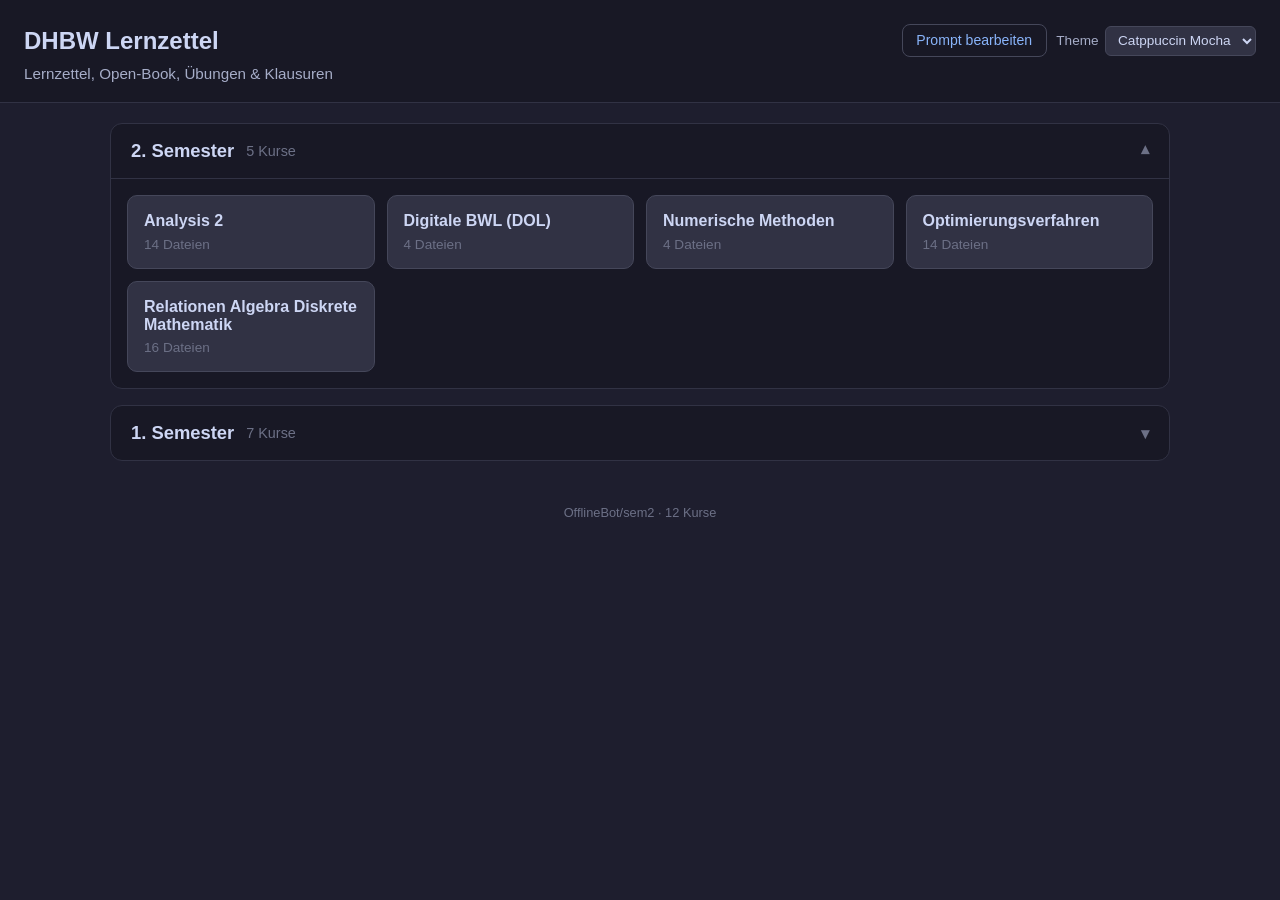
==== commit 005d759c: "add serenity theme option" ====
--- a/index.html
+++ b/index.html
@@ -4,7 +4,7 @@
     <meta charset="UTF-8">
     <meta name="viewport" content="width=device-width, initial-scale=1.0, viewport-fit=cover">
     <title>DHBW Lernzettel</title>
-    <link rel="stylesheet" href="./assets/style.css?v=10">
+    <link rel="stylesheet" href="./assets/style.css?v=11">
 </head>
 <body>
     <header class="site-header">
@@ -17,6 +17,7 @@
                     <select id="theme-select-input">
                         <option value="mocha">Catppuccin Mocha</option>
                         <option value="gruvbox">Gruvbox</option>
+                        <option value="serenity">Serenity</option>
                     </select>
                 </label>
             </div>
--- a/assets/style.css
+++ b/assets/style.css
@@ -1,5 +1,5 @@
 /* ============================================================
- * Themes — Catppuccin Mocha (default) + Gruvbox Dark
+ * Themes — Catppuccin Mocha (default) + Gruvbox Dark + Serenity
  * ============================================================ */
 
 :root,
@@ -49,6 +49,29 @@
     --ph-name-fg:  var(--green);
 }
 
+[data-theme="serenity"] {
+    --base:      #1a1b26;
+    --mantle:    #161824;
+    --crust:     #13141d;
+    --surface0:  #2a2d3b;
+    --surface1:  #363948;
+    --surface2:  #4d5269;
+    --text:      #d4c9c8;
+    --subtext:   #beb3b2;
+    --muted:     #8a8281;
+    --accent:    #b69ace; /* lavender */
+    --accent2:   #91a8d0; /* Pantone Serenity blue */
+    --green:     #95b894;
+    --yellow:    #d4b97a;
+    --red:       #d8909a;
+    --pink:      #f7cac9; /* Rose Quartz */
+
+    --ph-pdf-bg:   color-mix(in srgb, var(--accent2) 22%, transparent);
+    --ph-pdf-fg:   var(--accent2);
+    --ph-name-bg:  color-mix(in srgb, var(--green) 22%, transparent);
+    --ph-name-fg:  var(--green);
+}
+
 /* ============================================================
  * Base
  * ============================================================ */
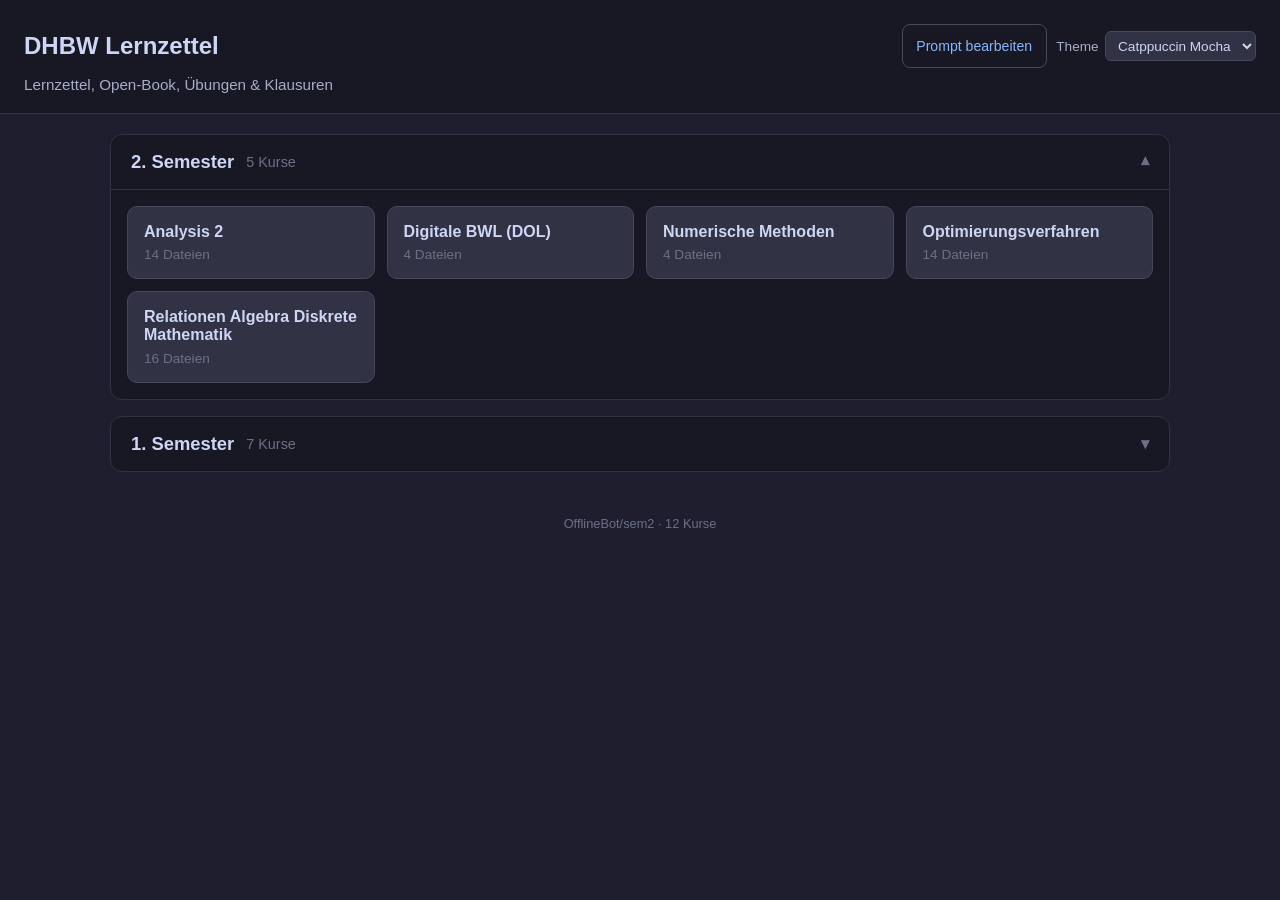
==== commit 6c561eda: "mobile + iOS viewer fixes; copy prompt uses GitHub-raw URL - iOS Safari can't render PDFs in <iframe" ====
--- a/index.html
+++ b/index.html
@@ -4,7 +4,7 @@
     <meta charset="UTF-8">
     <meta name="viewport" content="width=device-width, initial-scale=1.0, viewport-fit=cover">
     <title>DHBW Lernzettel</title>
-    <link rel="stylesheet" href="./assets/style.css?v=11">
+    <link rel="stylesheet" href="./assets/style.css?v=12">
 </head>
 <body>
     <header class="site-header">
@@ -81,6 +81,6 @@
         <iframe id="viewer-frame" title="PDF-Vorschau"></iframe>
     </div>
 
-    <script src="./assets/app.js?v=10"></script>
+    <script src="./assets/app.js?v=11"></script>
 </body>
 </html>
--- a/assets/style.css
+++ b/assets/style.css
@@ -291,6 +291,11 @@
     line-height: 1.2;
     transition: background 0.15s, color 0.15s, border-color 0.15s;
     white-space: nowrap;
+    /* Floor every button at the WCAG 2.5.5 / Apple HIG minimum touch
+       target (44 px). Without this the file-row actions render as 32 px
+       on mobile and are easy to mis-tap, especially next to each other. */
+    min-height: 44px;
+    -webkit-tap-highlight-color: transparent;
 }
 
 .btn-primary {
@@ -350,7 +355,9 @@
     margin: 4vh auto;
     max-width: 720px;
     width: calc(100% - 2rem);
-    max-height: 92vh;
+    /* `dvh` so the modal doesn't push past the visible viewport on
+       phones (the iOS URL bar steals ~60 px of `vh`). */
+    max-height: 92dvh;
     background: var(--mantle);
     border: 1px solid var(--surface0);
     border-radius: 12px;
@@ -533,6 +540,11 @@
     display: none;
     flex-direction: column;
     z-index: 200;
+    /* `dvh` tracks the visible viewport (excludes mobile browser chrome),
+       so the close button doesn't disappear behind the iOS URL bar. The
+       inset:0 above already covers desktop; this just pins the height
+       precisely on phones. */
+    height: 100dvh;
 }
 
 .viewer.active { display: flex; }
@@ -597,10 +609,55 @@
  * ============================================================ */
 
 @media (max-width: 600px) {
+    .site-header { padding: 1.1rem 1rem 0.9rem; }
     .site-header h1 { font-size: 1.25rem; }
     .header-actions { width: 100%; justify-content: space-between; }
-    .course-grid { grid-template-columns: 1fr; }
-    .file-row { flex-direction: column; align-items: stretch; }
-    .file-actions { justify-content: flex-end; }
-    .modal-card { margin: 2vh auto; max-height: 96vh; width: calc(100% - 1rem); }
-}
+
+    main { padding: 1rem; }
+
+    .course-grid { grid-template-columns: 1fr; padding: 0.75rem; gap: 0.6rem; }
+    .course-card { padding: 0.85rem; }
+
+    /* File rows stack: name on top, buttons in a row below. Buttons
+       grow to share width equally so tap targets stay generous and the
+       row never overflows horizontally. */
+    .file-row {
+        flex-direction: column;
+        align-items: stretch;
+        padding: 0.75rem;
+    }
+    .file-actions {
+        display: grid;
+        grid-template-columns: repeat(3, minmax(0, 1fr));
+        gap: 0.4rem;
+        width: 100%;
+    }
+    .file-actions .btn { width: 100%; padding: 0.55rem 0.5rem; }
+
+    /* Modal: snug margins on phones so the card claims more of the
+       screen, but the close button stays in reach. */
+    .modal-card { margin: 1.5vh auto; max-height: 96dvh; width: calc(100% - 0.75rem); }
+    .modal-header { padding: 0.85rem 1rem; }
+    .modal-body { padding: 1rem; }
+
+    /* Viewer: fatter close button on touch, account for the iOS
+       home-indicator strip at the bottom. */
+    .viewer-header {
+        padding: 0.6rem 0.85rem;
+        padding-left: max(0.85rem, env(safe-area-inset-left));
+        padding-right: max(0.85rem, env(safe-area-inset-right));
+        padding-top: max(0.6rem, env(safe-area-inset-top));
+    }
+    .viewer-close { width: 44px; height: 44px; font-size: 1.5rem; }
+    .viewer-title { font-size: 0.9rem; }
+
+    .prompt-buttons { gap: 0.4rem; }
+    .prompt-buttons .btn { flex: 1 1 auto; }
+}
+
+/* Very narrow (≤ 360 px) — file-actions become 2 cols + wrap so labels
+   don't get squashed below readability. */
+@media (max-width: 360px) {
+    .file-actions { grid-template-columns: repeat(2, minmax(0, 1fr)); }
+    .file-actions .btn:nth-child(3) { grid-column: span 2; }
+}
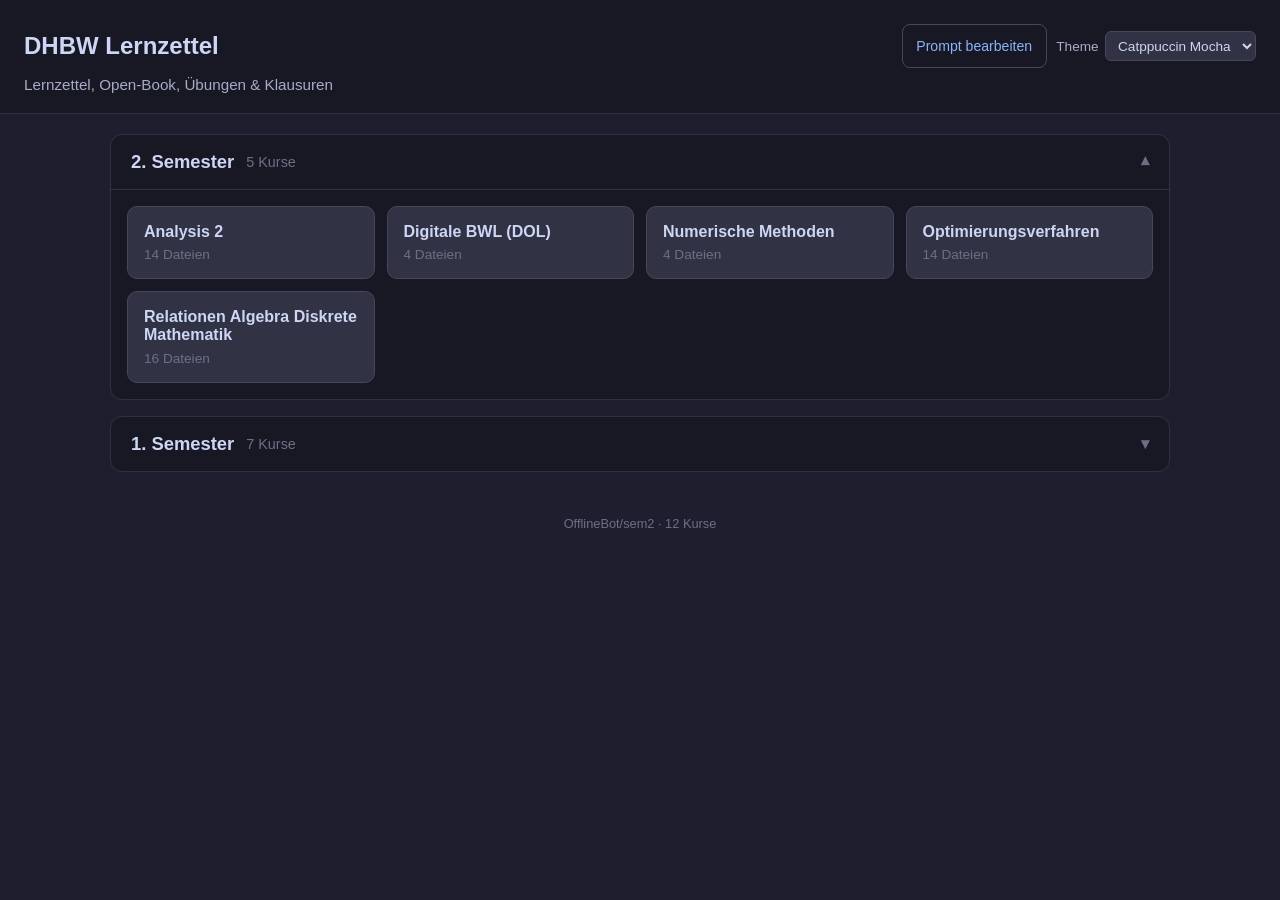
==== commit 7128af7c: "mobile: collapse file-row actions to icon-only buttons Previously the buttons stretched into a full-" ====
--- a/index.html
+++ b/index.html
@@ -4,7 +4,7 @@
     <meta charset="UTF-8">
     <meta name="viewport" content="width=device-width, initial-scale=1.0, viewport-fit=cover">
     <title>DHBW Lernzettel</title>
-    <link rel="stylesheet" href="./assets/style.css?v=12">
+    <link rel="stylesheet" href="./assets/style.css?v=13">
 </head>
 <body>
     <header class="site-header">
@@ -81,6 +81,6 @@
         <iframe id="viewer-frame" title="PDF-Vorschau"></iframe>
     </div>
 
-    <script src="./assets/app.js?v=11"></script>
+    <script src="./assets/app.js?v=12"></script>
 </body>
 </html>
--- a/assets/style.css
+++ b/assets/style.css
@@ -287,7 +287,7 @@
     display: inline-flex;
     align-items: center;
     justify-content: center;
-    gap: 0.3rem;
+    gap: 0.4rem;
     line-height: 1.2;
     transition: background 0.15s, color 0.15s, border-color 0.15s;
     white-space: nowrap;
@@ -296,6 +296,15 @@
        on mobile and are easy to mis-tap, especially next to each other. */
     min-height: 44px;
     -webkit-tap-highlight-color: transparent;
+}
+
+/* Icon sizing inside buttons. flex-shrink:0 so the SVG keeps its size
+   when the label is wrapped or hidden — otherwise narrow viewports
+   squash it into a sliver. */
+.btn svg {
+    width: 18px;
+    height: 18px;
+    flex-shrink: 0;
 }
 
 .btn-primary {
@@ -440,21 +449,27 @@
     border: 1px solid var(--surface1);
     border-radius: 8px;
     padding: 0.6rem 0.75rem;
-    flex-wrap: wrap;
 }
 
 .file-name {
     font-weight: 500;
     color: var(--text);
-    word-break: break-word;
-    flex: 1 1 12rem;
+    flex: 1 1 auto;
     min-width: 0;
+    /* Single-line ellipsis: the row stays one line on every viewport, so
+       the actions never wrap to a new row and the file count visible at
+       a glance roughly doubles. Long filenames truncate; the full name
+       remains readable via the `title` attribute on hover and inside
+       the viewer header once opened. */
+    overflow: hidden;
+    text-overflow: ellipsis;
+    white-space: nowrap;
 }
 
 .file-actions {
     display: flex;
     gap: 0.4rem;
-    flex-wrap: wrap;
+    flex-shrink: 0;
 }
 
 /* ============================================================
@@ -609,36 +624,43 @@
  * ============================================================ */
 
 @media (max-width: 600px) {
-    .site-header { padding: 1.1rem 1rem 0.9rem; }
+    .site-header { padding: 1rem 0.9rem 0.8rem; }
     .site-header h1 { font-size: 1.25rem; }
     .header-actions { width: 100%; justify-content: space-between; }
 
-    main { padding: 1rem; }
-
-    .course-grid { grid-template-columns: 1fr; padding: 0.75rem; gap: 0.6rem; }
+    main { padding: 0.85rem; }
+
+    .course-grid { grid-template-columns: 1fr; padding: 0.6rem; gap: 0.5rem; }
     .course-card { padding: 0.85rem; }
 
-    /* File rows stack: name on top, buttons in a row below. Buttons
-       grow to share width equally so tap targets stay generous and the
-       row never overflows horizontally. */
-    .file-row {
-        flex-direction: column;
-        align-items: stretch;
-        padding: 0.75rem;
+    /* File rows stay one line on phones: name + 3 icon-only buttons.
+       Previously the row stacked into name-on-top + a full-width 3-col
+       button bar — that doubled the row height and left big empty
+       gutters above/below the labels. Inline icons reclaim that space:
+       roughly 2× the files visible without scrolling. */
+    .file-row { padding: 0.4rem 0.5rem 0.4rem 0.75rem; }
+    .file-name { font-size: 0.95rem; }
+
+    /* Icon-only buttons. Hide the text labels but keep them in the DOM
+       — screen readers still get them via `aria-label` (set in JS). */
+    .file-actions .btn {
+        width: 44px;
+        min-width: 44px;
+        height: 44px;
+        padding: 0;
+        gap: 0;
     }
-    .file-actions {
-        display: grid;
-        grid-template-columns: repeat(3, minmax(0, 1fr));
-        gap: 0.4rem;
-        width: 100%;
-    }
-    .file-actions .btn { width: 100%; padding: 0.55rem 0.5rem; }
+    .file-actions .btn .btn-label { display: none; }
 
     /* Modal: snug margins on phones so the card claims more of the
        screen, but the close button stays in reach. */
     .modal-card { margin: 1.5vh auto; max-height: 96dvh; width: calc(100% - 0.75rem); }
     .modal-header { padding: 0.85rem 1rem; }
-    .modal-body { padding: 1rem; }
+    .modal-body { padding: 0.85rem; }
+
+    .cat-section + .cat-section { margin-top: 0.95rem; }
+    .cat-section h4 { margin-bottom: 0.4rem; }
+    .file-list { gap: 0.3rem; }
 
     /* Viewer: fatter close button on touch, account for the iOS
        home-indicator strip at the bottom. */
@@ -655,9 +677,10 @@
     .prompt-buttons .btn { flex: 1 1 auto; }
 }
 
-/* Very narrow (≤ 360 px) — file-actions become 2 cols + wrap so labels
-   don't get squashed below readability. */
+/* Even narrower phones — same icon-row layout, just tighter gaps and a
+   slightly smaller icon so 3 buttons + name always fit. */
 @media (max-width: 360px) {
-    .file-actions { grid-template-columns: repeat(2, minmax(0, 1fr)); }
-    .file-actions .btn:nth-child(3) { grid-column: span 2; }
-}
+    .file-actions { gap: 0.3rem; }
+    .file-actions .btn { width: 40px; min-width: 40px; height: 40px; }
+    .file-actions .btn svg { width: 17px; height: 17px; }
+}
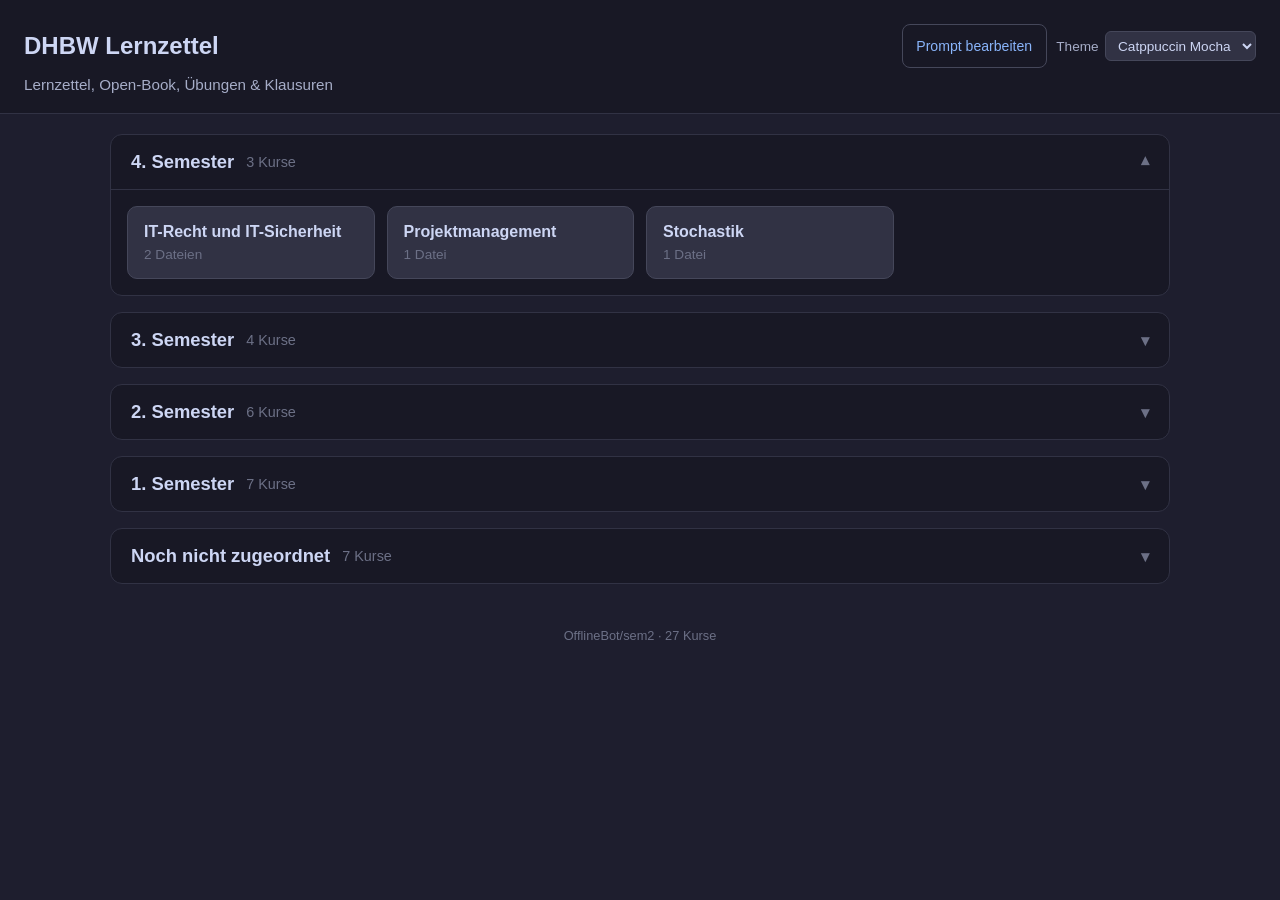
==== commit 2f65475a: "Semester 3 und 4 ergaenzen (17 Lernzettel-PDFs) Neue Kurse mit Lernzettel-PDFs (aus den vollstaendig" ====
--- a/index.html
+++ b/index.html
@@ -81,6 +81,6 @@
         <iframe id="viewer-frame" title="PDF-Vorschau"></iframe>
     </div>
 
-    <script src="./assets/app.js?v=12"></script>
+    <script src="./assets/app.js?v=13"></script>
 </body>
 </html>
